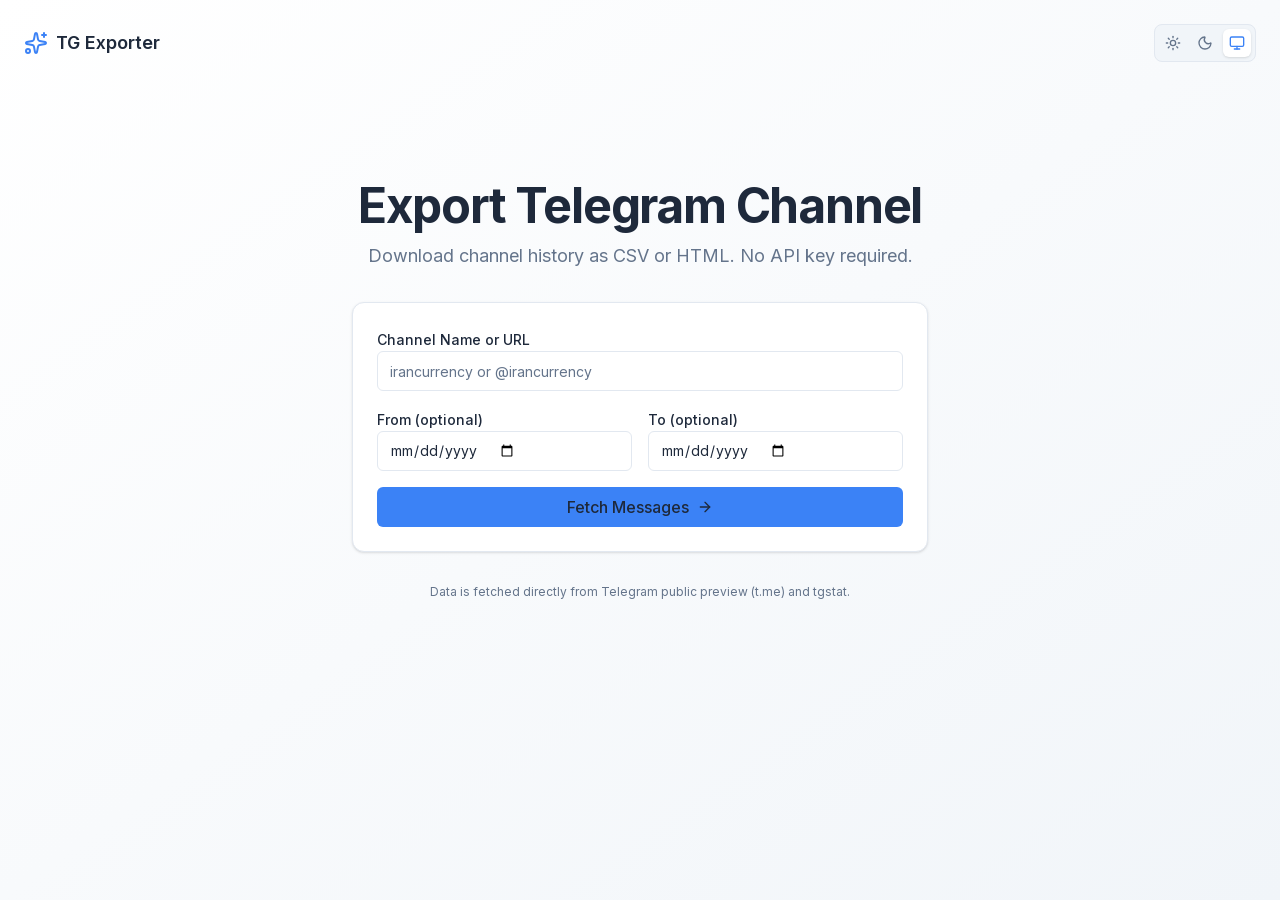
==== index.html @ 107e9832 "Deploying to gh-pages from @ husein14azimi/telegram-channel-csv-exporter@8364127235ea473fbbed603eae2" ====
<!DOCTYPE html><html lang="en"><head><meta charSet="utf-8"/><meta name="viewport" content="width=device-width, initial-scale=1"/><link rel="preload" href="/_next/static/media/83afe278b6a6bb3c-s.p.2bn3s6zvc0dyp.woff2" as="font" crossorigin="" type="font/woff2"/><link rel="stylesheet" href="/_next/static/chunks/290u7_rudj50t.css" data-precedence="next"/><link rel="preload" as="script" fetchPriority="low" href="/_next/static/chunks/43roe9yvumosd.js"/><script src="/_next/static/chunks/1loh0ebkhfqbr.js" async=""></script><script src="/_next/static/chunks/1rkccz_pz57bv.js" async=""></script><script src="/_next/static/chunks/1uf61rxds379l.js" async=""></script><script src="/_next/static/chunks/turbopack-00w880qla94jh.js" async=""></script><script src="/_next/static/chunks/3dsanyi1mtqg8.js" async="" crossorigin=""></script><script src="/_next/static/chunks/3d-dddknka4z3.js" async="" crossorigin=""></script><meta name="theme-color" content="#ffffff" media="(prefers-color-scheme: light)"/><meta name="theme-color" content="#0f172a" media="(prefers-color-scheme: dark)"/><title>Telegram Channel CSV/HTML Exporter</title><meta name="description" content="Export public Telegram channel messages to CSV or HTML without using the Telegram API."/><meta name="author" content="Husein Azimi"/><meta name="keywords" content="telegram,channel,export,csv,html,scraper"/><meta property="og:title" content="Telegram Channel CSV/HTML Exporter"/><meta property="og:description" content="Export public Telegram channel messages to CSV or HTML without using the Telegram API."/><meta property="og:type" content="website"/><meta name="twitter:card" content="summary"/><meta name="twitter:title" content="Telegram Channel CSV/HTML Exporter"/><meta name="twitter:description" content="Export public Telegram channel messages to CSV or HTML without using the Telegram API."/><meta name="next-size-adjust" content=""/><link rel="manifest" href="/manifest.json"/><meta name="theme-color" content="#3b82f6" media="(prefers-color-scheme: light)"/><meta name="theme-color" content="#0f172a" media="(prefers-color-scheme: dark)"/><script src="/_next/static/chunks/0cz1d0mv5g_q7.js" noModule=""></script></head><body class="inter_5972bc34-module__OU16Qa__className min-h-screen bg-background text-foreground"><div hidden=""><!--$--><!--/$--></div><main class="min-h-screen bg-gradient-to-br from-background to-muted"><header class="flex items-center justify-between p-4 sm:p-6"><div class="flex items-center gap-2"><svg xmlns="http://www.w3.org/2000/svg" width="24" height="24" viewBox="0 0 24 24" fill="none" stroke="currentColor" stroke-width="2" stroke-linecap="round" stroke-linejoin="round" class="lucide lucide-sparkles text-primary" aria-hidden="true"><path d="M11.017 2.814a1 1 0 0 1 1.966 0l1.051 5.558a2 2 0 0 0 1.594 1.594l5.558 1.051a1 1 0 0 1 0 1.966l-5.558 1.051a2 2 0 0 0-1.594 1.594l-1.051 5.558a1 1 0 0 1-1.966 0l-1.051-5.558a2 2 0 0 0-1.594-1.594l-5.558-1.051a1 1 0 0 1 0-1.966l5.558-1.051a2 2 0 0 0 1.594-1.594z"></path><path d="M20 2v4"></path><path d="M22 4h-4"></path><circle cx="4" cy="20" r="2"></circle></svg><h1 class="text-lg font-semibold">TG Exporter</h1></div><div class="w-9 h-9"></div></header><div class="flex items-center justify-center px-4 py-12 sm:py-24"><div class="w-full max-w-xl space-y-8"><div class="text-center space-y-3"><h1 class="text-4xl sm:text-5xl font-bold tracking-tight">Export Telegram Channel</h1><p class="text-muted-foreground text-lg">Download channel history as CSV or HTML. No API key required.</p></div><form class="space-y-4 p-6 bg-card border border-border rounded-xl shadow-sm"><div class="space-y-2"><label for="channel" class="text-sm font-medium leading-none">Channel Name or URL</label><input id="channel" type="text" placeholder="irancurrency or @irancurrency" class="flex h-10 w-full rounded-md border border-input bg-background px-3 py-2 text-sm placeholder:text-muted-foreground focus-visible:outline-none focus-visible:ring-2 focus-visible:ring-ring" required="" value=""/></div><div class="grid grid-cols-1 sm:grid-cols-2 gap-4"><div class="space-y-2"><label for="date-from" class="text-sm font-medium leading-none">From (optional)</label><input id="date-from" type="date" class="flex h-10 w-full rounded-md border border-input bg-background px-3 py-2 text-sm focus-visible:outline-none focus-visible:ring-2 focus-visible:ring-ring" value=""/></div><div class="space-y-2"><label for="date-to" class="text-sm font-medium leading-none">To (optional)</label><input id="date-to" type="date" class="flex h-10 w-full rounded-md border border-input bg-background px-3 py-2 text-sm focus-visible:outline-none focus-visible:ring-2 focus-visible:ring-ring" value=""/></div></div><button type="submit" class="inline-flex items-center justify-center w-full h-10 px-4 py-2 rounded-md bg-primary text-primary-foreground hover:bg-primary/90 transition-colors font-medium">Fetch Messages<svg xmlns="http://www.w3.org/2000/svg" width="16" height="16" viewBox="0 0 24 24" fill="none" stroke="currentColor" stroke-width="2" stroke-linecap="round" stroke-linejoin="round" class="lucide lucide-arrow-right ml-2" aria-hidden="true"><path d="M5 12h14"></path><path d="m12 5 7 7-7 7"></path></svg></button></form><p class="text-center text-xs text-muted-foreground">Data is fetched directly from Telegram public preview (t.me) and tgstat.</p></div></div></main><!--$--><!--/$--><script>
              if ('serviceWorker' in navigator) {
                window.addEventListener('load', () => {
                  navigator.serviceWorker.register('/sw.js').catch(() => {});
                });
              }
            </script><script src="/_next/static/chunks/43roe9yvumosd.js" id="_R_" async=""></script><script>(self.__next_f=self.__next_f||[]).push([0])</script><script>self.__next_f.push([1,"1:\"$Sreact.fragment\"\n2:I[59919,[\"/_next/static/chunks/3dsanyi1mtqg8.js\"],\"ThemeProvider\"]\n3:I[15414,[\"/_next/static/chunks/3dsanyi1mtqg8.js\"],\"default\"]\n4:I[15537,[\"/_next/static/chunks/3dsanyi1mtqg8.js\"],\"default\"]\n5:I[4952,[\"/_next/static/chunks/3dsanyi1mtqg8.js\"],\"ClientPageRoot\"]\n6:I[52683,[\"/_next/static/chunks/3dsanyi1mtqg8.js\",\"/_next/static/chunks/3d-dddknka4z3.js\"],\"default\"]\n9:I[99045,[\"/_next/static/chunks/3dsanyi1mtqg8.js\"],\"OutletBoundary\"]\na:\"$Sreact.suspense\"\nc:I[99045,[\"/_next/static/chunks/3dsanyi1mtqg8.js\"],\"ViewportBoundary\"]\ne:I[99045,[\"/_next/static/chunks/3dsanyi1mtqg8.js\"],\"MetadataBoundary\"]\n10:I[18125,[\"/_next/static/chunks/3dsanyi1mtqg8.js\"],\"default\",1]\n:HL[\"/_next/static/chunks/290u7_rudj50t.css\",\"style\"]\n:HL[\"/_next/static/media/83afe278b6a6bb3c-s.p.2bn3s6zvc0dyp.woff2\",\"font\",{\"crossOrigin\":\"\",\"type\":\"font/woff2\"}]\n0:{\"P\":null,\"c\":[\"\",\"\"],\"q\":\"\",\"i\":false,\"f\":[[[\"\",{\"children\":[\"__PAGE__\",{},\"$undefined\",\"$undefined\",4608]},\"$undefined\",\"$undefined\",4624],[[\"$\",\"$1\",\"c\",{\"children\":[[[\"$\",\"link\",\"0\",{\"rel\":\"stylesheet\",\"href\":\"/_next/static/chunks/290u7_rudj50t.css\",\"precedence\":\"next\",\"crossOrigin\":\"$undefined\",\"nonce\":\"$undefined\"}],[\"$\",\"script\",\"script-0\",{\"src\":\"/_next/static/chunks/3dsanyi1mtqg8.js\",\"async\":true,\"nonce\":\"$undefined\"}]],[\"$\",\"html\",null,{\"lang\":\"en\",\"suppressHydrationWarning\":true,\"children\":[[\"$\",\"head\",null,{\"children\":[[\"$\",\"link\",null,{\"rel\":\"manifest\",\"href\":\"/manifest.json\"}],[\"$\",\"meta\",null,{\"name\":\"theme-color\",\"content\":\"#3b82f6\",\"media\":\"(prefers-color-scheme: light)\"}],[\"$\",\"meta\",null,{\"name\":\"theme-color\",\"content\":\"#0f172a\",\"media\":\"(prefers-color-scheme: dark)\"}]]}],[\"$\",\"body\",null,{\"className\":\"inter_5972bc34-module__OU16Qa__className min-h-screen bg-background text-foreground\",\"children\":[[\"$\",\"$L2\",null,{\"attribute\":\"class\",\"defaultTheme\":\"system\",\"enableSystem\":true,\"disableTransitionOnChange\":true,\"children\":[\"$\",\"$L3\",null,{\"parallelRouterKey\":\"children\",\"error\":\"$undefined\",\"errorStyles\":\"$undefined\",\"errorScripts\":\"$undefined\",\"template\":[\"$\",\"$L4\",null,{}],\"templateStyles\":\"$undefined\",\"templateScripts\":\"$undefined\",\"notFound\":[[[\"$\",\"title\",null,{\"children\":\"404: This page could not be found.\"}],[\"$\",\"div\",null,{\"style\":{\"fontFamily\":\"system-ui,\\\"Segoe UI\\\",Roboto,Helvetica,Arial,sans-serif,\\\"Apple Color Emoji\\\",\\\"Segoe UI Emoji\\\"\",\"height\":\"100vh\",\"textAlign\":\"center\",\"display\":\"flex\",\"flexDirection\":\"column\",\"alignItems\":\"center\",\"justifyContent\":\"center\"},\"children\":[\"$\",\"div\",null,{\"children\":[[\"$\",\"style\",null,{\"dangerouslySetInnerHTML\":{\"__html\":\"body{color:#000;background:#fff;margin:0}.next-error-h1{border-right:1px solid rgba(0,0,0,.3)}@media (prefers-color-scheme:dark){body{color:#fff;background:#000}.next-error-h1{border-right:1px solid rgba(255,255,255,.3)}}\"}}],[\"$\",\"h1\",null,{\"className\":\"next-error-h1\",\"style\":{\"display\":\"inline-block\",\"margin\":\"0 20px 0 0\",\"padding\":\"0 23px 0 0\",\"fontSize\":24,\"fontWeight\":500,\"verticalAlign\":\"top\",\"lineHeight\":\"49px\"},\"children\":404}],[\"$\",\"div\",null,{\"style\":{\"display\":\"inline-block\"},\"children\":[\"$\",\"h2\",null,{\"style\":{\"fontSize\":14,\"fontWeight\":400,\"lineHeight\":\"49px\",\"margin\":0},\"children\":\"This page could not be found.\"}]}]]}]}]],[]],\"forbidden\":\"$undefined\",\"unauthorized\":\"$undefined\"}]}],[\"$\",\"script\",null,{\"dangerouslySetInnerHTML\":{\"__html\":\"\\n              if ('serviceWorker' in navigator) {\\n                window.addEventListener('load', () =\u003e {\\n                  navigator.serviceWorker.register('/sw.js').catch(() =\u003e {});\\n                });\\n              }\\n            \"}}]]}]]}]]}],{\"children\":[[\"$\",\"$1\",\"c\",{\"children\":[[\"$\",\"$L5\",null,{\"Component\":\"$6\",\"serverProvidedParams\":{\"searchParams\":{},\"params\":{},\"promises\":[\"$@7\",\"$@8\"]}}],[[\"$\",\"script\",\"script-0\",{\"src\":\"/_next/static/chunks/3d-dddknka4z3.js\",\"async\":true,\"nonce\":\"$undefined\"}]],[\"$\",\"$L9\",null,{\"children\":[\"$\",\"$a\",null,{\"name\":\"Next.MetadataOutlet\",\"children\":\"$@b\"}]}]]}],{},null,false,null]},null,false,null],[\"$\",\"$1\",\"h\",{\"children\":[null,[\"$\",\"$Lc\",null,{\"children\":\"$Ld\"}],[\"$\",\"div\",null,{\"hidden\":true,\"children\":[\"$\",\"$Le\",null,{\"children\":[\"$\",\"$a\",null,{\"name\":\"Next.Metadata\",\"children\":\"$Lf\"}]}]}],[\"$\",\"meta\",null,{\"name\":\"next-size-adjust\",\"content\":\"\"}]]}],false]],\"m\":\"$undefined\",\"G\":[\"$10\",[[\"$\",\"link\",\"0\",{\"rel\":\"stylesheet\",\"href\":\"/_next/static/chunks/290u7_rudj50t.css\",\"precedence\":\"next\",\"crossOrigin\":\"$undefined\",\"nonce\":\"$undefined\"}]]],\"S\":true,\"h\":null,\"r\":\"$undefined\",\"s\":\"$undefined\",\"a\":\"$undefined\",\"l\":\"$undefined\",\"p\":\"$undefined\",\"d\":\"$undefined\",\"b\":\"xvOW6E3qUIOScCdzopsIy\"}\n7:{}\n8:\"$0:f:0:1:1:children:0:props:children:0:props:serverProvidedParams:params\"\nd:[[\"$\",\"meta\",\"0\",{\"charSet\":\"utf-8\"}],[\"$\",\"meta\",\"1\",{\"name\":\"viewport\",\"content\":\"width=device-width, initial-scale=1\"}],[\"$\",\"meta\",\"2\",{\"name\":\"theme-color\",\"content\":\"#ffffff\",\"media\":\"(prefers-color-scheme: light)\"}],[\"$\",\"meta\",\"3\",{\"name\":\"theme-color\",\"content\":\"#0f172a\",\"media\":\"(prefers-color-scheme: dark)\"}]]\nb:null\nf:[[\"$\",\"title\",\"0\",{\"children\":\"Telegram Channel CSV/HTML Exporter\"}],[\"$\",\"meta\",\"1\",{\"name\":\"description\",\"content\":\"Export public Telegram channel messages to CSV or HTML without using the Telegram API.\"}],[\"$\",\"meta\",\"2\",{\"name\":\"author\",\"content\":\"Husein Azimi\"}],[\"$\",\"meta\",\"3\",{\"name\":\"keywords\",\"content\":\"telegram,channel,export,csv,html,scraper\"}],[\"$\",\"meta\",\"4\",{\"property\":\"og:title\",\"content\":\"Telegram Channel CSV/HTML Exporter\"}],[\"$\",\"meta\",\"5\",{\"property\":\"og:description\",\"content\":\"Export public Telegram channel messages to CSV or HTML without using the Telegram API.\"}],[\"$\",\"meta\",\"6\",{\"property\":\"og:type\",\"content\":\"website\"}],[\"$\",\"meta\",\"7\",{\"name\":\"twitter:card\",\"content\":\"summary\"}],[\"$\",\"meta\",\"8\",{\"name\":\"twitter:title\",\"content\":\"Telegram Channel CSV/HTML Exporter\"}],[\"$\",\"meta\",\"9\",{\"name\":\"twitter:description\",\"content\":\"Export public Telegram channel messages to CSV or HTML without using the Telegram API.\"}]]\n"])</script></body></html>
---- _next/static/chunks/290u7_rudj50t.css ----
@font-face{font-family:Inter;font-style:normal;font-weight:100 900;font-display:swap;src:url(../media/2c55a0e60120577a-s.0-dom-5bn10r2.woff2)format("woff2");unicode-range:U+460-52F,U+1C80-1C8A,U+20B4,U+2DE0-2DFF,U+A640-A69F,U+FE2E-FE2F}@font-face{font-family:Inter;font-style:normal;font-weight:100 900;font-display:swap;src:url(../media/9c72aa0f40e4eef8-s.1y4-pdgsjb-pw.woff2)format("woff2");unicode-range:U+301,U+400-45F,U+490-491,U+4B0-4B1,U+2116}@font-face{font-family:Inter;font-style:normal;font-weight:100 900;font-display:swap;src:url(../media/ad66f9afd8947f86-s.3lvt2whj97whp.woff2)format("woff2");unicode-range:U+1F??}@font-face{font-family:Inter;font-style:normal;font-weight:100 900;font-display:swap;src:url(../media/5476f68d60460930-s.2uwcyprjm3xu3.woff2)format("woff2");unicode-range:U+370-377,U+37A-37F,U+384-38A,U+38C,U+38E-3A1,U+3A3-3FF}@font-face{font-family:Inter;font-style:normal;font-weight:100 900;font-display:swap;src:url(../media/2bbe8d2671613f1f-s.0k62hbripvv8p.woff2)format("woff2");unicode-range:U+102-103,U+110-111,U+128-129,U+168-169,U+1A0-1A1,U+1AF-1B0,U+300-301,U+303-304,U+308-309,U+323,U+329,U+1EA0-1EF9,U+20AB}@font-face{font-family:Inter;font-style:normal;font-weight:100 900;font-display:swap;src:url(../media/1bffadaabf893a1e-s.3-6t-g6q0vh0a.woff2)format("woff2");unicode-range:U+100-2BA,U+2BD-2C5,U+2C7-2CC,U+2CE-2D7,U+2DD-2FF,U+304,U+308,U+329,U+1D00-1DBF,U+1E00-1E9F,U+1EF2-1EFF,U+2020,U+20A0-20AB,U+20AD-20C0,U+2113,U+2C60-2C7F,U+A720-A7FF}@font-face{font-family:Inter;font-style:normal;font-weight:100 900;font-display:swap;src:url(../media/83afe278b6a6bb3c-s.p.2bn3s6zvc0dyp.woff2)format("woff2");unicode-range:U+??,U+131,U+152-153,U+2BB-2BC,U+2C6,U+2DA,U+2DC,U+304,U+308,U+329,U+2000-206F,U+20AC,U+2122,U+2191,U+2193,U+2212,U+2215,U+FEFF,U+FFFD}@font-face{font-family:Inter Fallback;src:local(Arial);ascent-override:90.44%;descent-override:22.52%;line-gap-override:0.0%;size-adjust:107.12%}.inter_5972bc34-module__OU16Qa__className{font-family:Inter,Inter Fallback;font-style:normal}
@layer properties{@supports (((-webkit-hyphens:none)) and (not (margin-trim:inline))) or ((-moz-orient:inline) and (not (color:rgb(from red r g b)))){*,:before,:after,::backdrop{--tw-space-y-reverse:0;--tw-border-style:solid;--tw-gradient-position:initial;--tw-gradient-from:#0000;--tw-gradient-via:#0000;--tw-gradient-to:#0000;--tw-gradient-stops:initial;--tw-gradient-via-stops:initial;--tw-gradient-from-position:0%;--tw-gradient-via-position:50%;--tw-gradient-to-position:100%;--tw-leading:initial;--tw-font-weight:initial;--tw-tracking:initial;--tw-shadow:0 0 #0000;--tw-shadow-color:initial;--tw-shadow-alpha:100%;--tw-inset-shadow:0 0 #0000;--tw-inset-shadow-color:initial;--tw-inset-shadow-alpha:100%;--tw-ring-color:initial;--tw-ring-shadow:0 0 #0000;--tw-inset-ring-color:initial;--tw-inset-ring-shadow:0 0 #0000;--tw-ring-inset:initial;--tw-ring-offset-width:0px;--tw-ring-offset-color:#fff;--tw-ring-offset-shadow:0 0 #0000}}}@layer theme{:root,:host{--font-sans:-apple-system, BlinkMacSystemFont, "Segoe UI", Roboto, "Helvetica Neue", "Noto Sans", Arial, sans-serif, "Apple Color Emoji", "Segoe UI Emoji", "Segoe UI Symbol", "Noto Color Emoji";--font-mono:ui-monospace, SFMono-Regular, Menlo, Monaco, Consolas, "Liberation Mono", "Courier New", monospace;--color-red-500:#fb2c36;--color-black:#000;--spacing:.25rem;--container-xl:36rem;--container-4xl:56rem;--text-xs:.75rem;--text-xs--line-height:calc(1 / .75);--text-sm:.875rem;--text-sm--line-height:calc(1.25 / .875);--text-lg:1.125rem;--text-lg--line-height:calc(1.75 / 1.125);--text-3xl:1.875rem;--text-3xl--line-height:calc(2.25 / 1.875);--text-4xl:2.25rem;--text-4xl--line-height:calc(2.5 / 2.25);--text-5xl:3rem;--text-5xl--line-height:1;--font-weight-medium:500;--font-weight-semibold:600;--font-weight-bold:700;--tracking-tight:-.025em;--leading-relaxed:1.625;--radius-md:.375rem;--radius-lg:.5rem;--radius-xl:.75rem;--animate-spin:spin 1s linear infinite;--animate-pulse:pulse 2s cubic-bezier(.4, 0, .6, 1) infinite;--default-transition-duration:.15s;--default-transition-timing-function:cubic-bezier(.4, 0, .2, 1);--default-font-family:var(--font-sans);--default-mono-font-family:var(--font-mono);--color-primary:var(--color-primary);--color-secondary:var(--color-secondary);--color-accent:var(--color-accent);--color-background:var(--color-background);--color-foreground:var(--color-foreground);--color-muted:var(--color-muted);--color-muted-foreground:var(--color-muted-foreground);--color-border:var(--color-border);--color-ring:var(--color-ring);--color-card:var(--color-card);--color-card-foreground:var(--color-card-foreground);--color-input:var(--color-input);--color-destructive:var(--color-destructive);--color-destructive-foreground:var(--color-destructive-foreground);--color-info:#0ea5e9}@supports (color:lab(0% 0 0)){:root,:host{--color-red-500:lab(55.4814% 75.0732 48.8528)}}}@layer base{*,:after,:before,::backdrop{box-sizing:border-box;border:0 solid;margin:0;padding:0}::file-selector-button{box-sizing:border-box;border:0 solid;margin:0;padding:0}html,:host{-webkit-text-size-adjust:100%;tab-size:4;line-height:1.5;font-family:var(--default-font-family,-apple-system, BlinkMacSystemFont, "Segoe UI", Roboto, "Helvetica Neue", "Noto Sans", Arial, sans-serif, "Apple Color Emoji", "Segoe UI Emoji", "Segoe UI Symbol", "Noto Color Emoji");font-feature-settings:var(--default-font-feature-settings,normal);font-variation-settings:var(--default-font-variation-settings,normal);-webkit-tap-highlight-color:transparent}hr{height:0;color:inherit;border-top-width:1px}abbr:where([title]){-webkit-text-decoration:underline dotted;text-decoration:underline dotted}h1,h2,h3,h4,h5,h6{font-size:inherit;font-weight:inherit}a{color:inherit;-webkit-text-decoration:inherit;-webkit-text-decoration:inherit;-webkit-text-decoration:inherit;-webkit-text-decoration:inherit;text-decoration:inherit}b,strong{font-weight:bolder}code,kbd,samp,pre{font-family:var(--default-mono-font-family,ui-monospace, SFMono-Regular, Menlo, Monaco, Consolas, "Liberation Mono", "Courier New", monospace);font-feature-settings:var(--default-mono-font-feature-settings,normal);font-variation-settings:var(--default-mono-font-variation-settings,normal);font-size:1em}small{font-size:80%}sub,sup{vertical-align:baseline;font-size:75%;line-height:0;position:relative}sub{bottom:-.25em}sup{top:-.5em}table{text-indent:0;border-color:inherit;border-collapse:collapse}:-moz-focusring:where(:not(iframe)){outline:auto}progress{vertical-align:baseline}summary{display:list-item}ol,ul,menu{list-style:none}img,svg,video,canvas,audio,iframe,embed,object{vertical-align:middle;display:block}img,video{max-width:100%;height:auto}button,input,select,optgroup,textarea{font:inherit;font-feature-settings:inherit;font-variation-settings:inherit;letter-spacing:inherit;color:inherit;opacity:1;background-color:#0000;border-radius:0}::file-selector-button{font:inherit;font-feature-settings:inherit;font-variation-settings:inherit;letter-spacing:inherit;color:inherit;opacity:1;background-color:#0000;border-radius:0}:where(select:is([multiple],[size])) optgroup{font-weight:bolder}:where(select:is([multiple],[size])) optgroup option{padding-inline-start:20px}::file-selector-button{margin-inline-end:4px}::placeholder{opacity:1}@supports (not ((-webkit-appearance:-apple-pay-button))) or (contain-intrinsic-size:1px){::placeholder{color:currentColor}@supports (color:color-mix(in lab, red, red)){::placeholder{color:color-mix(in oklab, currentcolor 50%, transparent)}}}textarea{resize:vertical}::-webkit-search-decoration{-webkit-appearance:none}::-webkit-date-and-time-value{min-height:1lh;text-align:inherit}::-webkit-datetime-edit{display:inline-flex}::-webkit-datetime-edit-fields-wrapper{padding:0}::-webkit-datetime-edit{padding-block:0}::-webkit-datetime-edit-year-field{padding-block:0}::-webkit-datetime-edit-month-field{padding-block:0}::-webkit-datetime-edit-day-field{padding-block:0}::-webkit-datetime-edit-hour-field{padding-block:0}::-webkit-datetime-edit-minute-field{padding-block:0}::-webkit-datetime-edit-second-field{padding-block:0}::-webkit-datetime-edit-millisecond-field{padding-block:0}::-webkit-datetime-edit-meridiem-field{padding-block:0}::-webkit-calendar-picker-indicator{line-height:1}:-moz-ui-invalid{box-shadow:none}button,input:where([type=button],[type=reset],[type=submit]){appearance:button}::file-selector-button{appearance:button}::-webkit-inner-spin-button{height:auto}::-webkit-outer-spin-button{height:auto}[hidden]:where(:not([hidden=until-found])){display:none!important}:root{--color-primary:#3b82f6;--color-secondary:#64748b;--color-accent:#f59e0b;--color-background:#fff;--color-foreground:#1e293b;--color-muted:#f1f5f9;--color-muted-foreground:#64748b;--color-border:#e2e8f0;--color-ring:#3b82f6;--color-card:#fff;--color-card-foreground:#1e293b;--color-input:#e2e8f0;--color-destructive:#ef4444;--color-destructive-foreground:#fff}.dark{--color-primary:#60a5fa;--color-secondary:#94a3b8;--color-accent:#fbbf24;--color-background:#0f172a;--color-foreground:#f8fafc;--color-muted:#1e293b;--color-muted-foreground:#94a3b8;--color-border:#334155;--color-ring:#60a5fa;--color-card:#1e293b;--color-card-foreground:#f8fafc;--color-input:#334155;--color-destructive:#f87171;--color-destructive-foreground:#fff}}@layer components;@layer utilities{.visible{visibility:visible}.static{position:static}.mx-auto{margin-inline:auto}.mt-0\.5{margin-top:calc(var(--spacing) * .5)}.mt-4{margin-top:calc(var(--spacing) * 4)}.mt-12{margin-top:calc(var(--spacing) * 12)}.mt-auto{margin-top:auto}.mb-3{margin-bottom:calc(var(--spacing) * 3)}.mb-6{margin-bottom:calc(var(--spacing) * 6)}.ml-2{margin-left:calc(var(--spacing) * 2)}.line-clamp-2{-webkit-line-clamp:2;-webkit-box-orient:vertical;display:-webkit-box;overflow:hidden}.block{display:block}.flex{display:flex}.grid{display:grid}.inline{display:inline}.inline-flex{display:inline-flex}.h-9{height:calc(var(--spacing) * 9)}.h-10{height:calc(var(--spacing) * 10)}.min-h-screen{min-height:100vh}.w-9{width:calc(var(--spacing) * 9)}.w-full{width:100%}.max-w-4xl{max-width:var(--container-4xl)}.max-w-xl{max-width:var(--container-xl)}.flex-1{flex:1}.flex-shrink-0{flex-shrink:0}.animate-pulse{animation:var(--animate-pulse)}.animate-spin{animation:var(--animate-spin)}.grid-cols-1{grid-template-columns:repeat(1,minmax(0,1fr))}.flex-col{flex-direction:column}.flex-wrap{flex-wrap:wrap}.items-center{align-items:center}.items-start{align-items:flex-start}.justify-between{justify-content:space-between}.justify-center{justify-content:center}.gap-1{gap:var(--spacing)}.gap-2{gap:calc(var(--spacing) * 2)}.gap-4{gap:calc(var(--spacing) * 4)}:where(.space-y-2>:not(:last-child)){--tw-space-y-reverse:0;margin-block-start:calc(calc(var(--spacing) * 2) * var(--tw-space-y-reverse));margin-block-end:calc(calc(var(--spacing) * 2) * calc(1 - var(--tw-space-y-reverse)))}:where(.space-y-3>:not(:last-child)){--tw-space-y-reverse:0;margin-block-start:calc(calc(var(--spacing) * 3) * var(--tw-space-y-reverse));margin-block-end:calc(calc(var(--spacing) * 3) * calc(1 - var(--tw-space-y-reverse)))}:where(.space-y-4>:not(:last-child)){--tw-space-y-reverse:0;margin-block-start:calc(calc(var(--spacing) * 4) * var(--tw-space-y-reverse));margin-block-end:calc(calc(var(--spacing) * 4) * calc(1 - var(--tw-space-y-reverse)))}:where(.space-y-8>:not(:last-child)){--tw-space-y-reverse:0;margin-block-start:calc(calc(var(--spacing) * 8) * var(--tw-space-y-reverse));margin-block-end:calc(calc(var(--spacing) * 8) * calc(1 - var(--tw-space-y-reverse)))}.gap-y-2{row-gap:calc(var(--spacing) * 2)}.gap-y-3{row-gap:calc(var(--spacing) * 3)}.self-start{align-self:flex-start}.truncate{text-overflow:ellipsis;white-space:nowrap;overflow:hidden}.overflow-hidden{overflow:hidden}.rounded-full{border-radius:3.40282e38px}.rounded-lg{border-radius:var(--radius-lg)}.rounded-md{border-radius:var(--radius-md)}.rounded-xl{border-radius:var(--radius-xl)}.border{border-style:var(--tw-border-style);border-width:1px}.border-t{border-top-style:var(--tw-border-style);border-top-width:1px}.border-border,.border-border\/50{border-color:var(--color-border)}@supports (color:color-mix(in lab, red, red)){.border-border\/50{border-color:color-mix(in oklab, var(--color-border) 50%, transparent)}}.border-destructive\/20{border-color:var(--color-destructive)}@supports (color:color-mix(in lab, red, red)){.border-destructive\/20{border-color:color-mix(in oklab, var(--color-destructive) 20%, transparent)}}.border-info\/20{border-color:#0ea5e933}@supports (color:color-mix(in lab, red, red)){.border-info\/20{border-color:color-mix(in oklab, var(--color-info) 20%, transparent)}}.border-input{border-color:var(--color-input)}.border-primary\/20{border-color:var(--color-primary)}@supports (color:color-mix(in lab, red, red)){.border-primary\/20{border-color:color-mix(in oklab, var(--color-primary) 20%, transparent)}}.bg-background{background-color:var(--color-background)}.bg-black\/5{background-color:#0000000d}@supports (color:color-mix(in lab, red, red)){.bg-black\/5{background-color:color-mix(in oklab, var(--color-black) 5%, transparent)}}.bg-card{background-color:var(--color-card)}.bg-destructive,.bg-destructive\/10{background-color:var(--color-destructive)}@supports (color:color-mix(in lab, red, red)){.bg-destructive\/10{background-color:color-mix(in oklab, var(--color-destructive) 10%, transparent)}}.bg-info\/10{background-color:#0ea5e91a}@supports (color:color-mix(in lab, red, red)){.bg-info\/10{background-color:color-mix(in oklab, var(--color-info) 10%, transparent)}}.bg-muted{background-color:var(--color-muted)}.bg-primary,.bg-primary\/5{background-color:var(--color-primary)}@supports (color:color-mix(in lab, red, red)){.bg-primary\/5{background-color:color-mix(in oklab, var(--color-primary) 5%, transparent)}}.bg-secondary{background-color:var(--color-secondary)}.bg-gradient-to-br{--tw-gradient-position:to bottom right in oklab;background-image:linear-gradient(var(--tw-gradient-stops))}.from-background{--tw-gradient-from:var(--color-background);--tw-gradient-stops:var(--tw-gradient-via-stops,var(--tw-gradient-position), var(--tw-gradient-from) var(--tw-gradient-from-position), var(--tw-gradient-to) var(--tw-gradient-to-position))}.to-muted{--tw-gradient-to:var(--color-muted);--tw-gradient-stops:var(--tw-gradient-via-stops,var(--tw-gradient-position), var(--tw-gradient-from) var(--tw-gradient-from-position), var(--tw-gradient-to) var(--tw-gradient-to-position))}.p-1{padding:var(--spacing)}.p-1\.5{padding:calc(var(--spacing) * 1.5)}.p-2{padding:calc(var(--spacing) * 2)}.p-4{padding:calc(var(--spacing) * 4)}.p-5{padding:calc(var(--spacing) * 5)}.p-6{padding:calc(var(--spacing) * 6)}.px-2{padding-inline:calc(var(--spacing) * 2)}.px-3{padding-inline:calc(var(--spacing) * 3)}.px-4{padding-inline:calc(var(--spacing) * 4)}.py-0\.5{padding-block:calc(var(--spacing) * .5)}.py-2{padding-block:calc(var(--spacing) * 2)}.py-12{padding-block:calc(var(--spacing) * 12)}.py-20{padding-block:calc(var(--spacing) * 20)}.pt-2{padding-top:calc(var(--spacing) * 2)}.pt-6{padding-top:calc(var(--spacing) * 6)}.text-center{text-align:center}.font-mono{font-family:var(--font-mono)}.text-3xl{font-size:var(--text-3xl);line-height:var(--tw-leading,var(--text-3xl--line-height))}.text-4xl{font-size:var(--text-4xl);line-height:var(--tw-leading,var(--text-4xl--line-height))}.text-lg{font-size:var(--text-lg);line-height:var(--tw-leading,var(--text-lg--line-height))}.text-sm{font-size:var(--text-sm);line-height:var(--tw-leading,var(--text-sm--line-height))}.text-xs{font-size:var(--text-xs);line-height:var(--tw-leading,var(--text-xs--line-height))}.text-\[10px\]{font-size:10px}.leading-none{--tw-leading:1;line-height:1}.leading-relaxed{--tw-leading:var(--leading-relaxed);line-height:var(--leading-relaxed)}.font-bold{--tw-font-weight:var(--font-weight-bold);font-weight:var(--font-weight-bold)}.font-medium{--tw-font-weight:var(--font-weight-medium);font-weight:var(--font-weight-medium)}.font-semibold{--tw-font-weight:var(--font-weight-semibold);font-weight:var(--font-weight-semibold)}.tracking-tight{--tw-tracking:var(--tracking-tight);letter-spacing:var(--tracking-tight)}.break-words{overflow-wrap:break-word}.text-destructive{color:var(--color-destructive)}.text-destructive-foreground{color:var(--color-destructive-foreground)}.text-foreground{color:var(--color-foreground)}.text-info{color:var(--color-info)}.text-muted{color:var(--color-muted)}.text-muted-foreground{color:var(--color-muted-foreground)}.text-primary{color:var(--color-primary)}.text-red-500{color:var(--color-red-500)}.opacity-70{opacity:.7}.shadow-sm{--tw-shadow:0 1px 3px 0 var(--tw-shadow-color,#0000001a), 0 1px 2px -1px var(--tw-shadow-color,#0000001a);box-shadow:var(--tw-inset-shadow), var(--tw-inset-ring-shadow), var(--tw-ring-offset-shadow), var(--tw-ring-shadow), var(--tw-shadow)}.transition{transition-property:color,background-color,border-color,outline-color,text-decoration-color,fill,stroke,--tw-gradient-from,--tw-gradient-via,--tw-gradient-to,opacity,box-shadow,transform,translate,scale,rotate,filter,-webkit-backdrop-filter,backdrop-filter,display,content-visibility,overlay,pointer-events;transition-timing-function:var(--tw-ease,var(--default-transition-timing-function));transition-duration:var(--tw-duration,var(--default-transition-duration))}.transition-all{transition-property:all;transition-timing-function:var(--tw-ease,var(--default-transition-timing-function));transition-duration:var(--tw-duration,var(--default-transition-duration))}.transition-colors{transition-property:color,background-color,border-color,outline-color,text-decoration-color,fill,stroke,--tw-gradient-from,--tw-gradient-via,--tw-gradient-to;transition-timing-function:var(--tw-ease,var(--default-transition-timing-function));transition-duration:var(--tw-duration,var(--default-transition-duration))}.transition-shadow{transition-property:box-shadow;transition-timing-function:var(--tw-ease,var(--default-transition-timing-function));transition-duration:var(--tw-duration,var(--default-transition-duration))}.placeholder\:text-muted-foreground::placeholder{color:var(--color-muted-foreground)}@media (hover:hover){.hover\:bg-background\/50:hover{background-color:var(--color-background)}@supports (color:color-mix(in lab, red, red)){.hover\:bg-background\/50:hover{background-color:color-mix(in oklab, var(--color-background) 50%, transparent)}}.hover\:bg-destructive\/90:hover{background-color:var(--color-destructive)}@supports (color:color-mix(in lab, red, red)){.hover\:bg-destructive\/90:hover{background-color:color-mix(in oklab, var(--color-destructive) 90%, transparent)}}.hover\:bg-primary\/90:hover{background-color:var(--color-primary)}@supports (color:color-mix(in lab, red, red)){.hover\:bg-primary\/90:hover{background-color:color-mix(in oklab, var(--color-primary) 90%, transparent)}}.hover\:bg-secondary\/80:hover{background-color:var(--color-secondary)}@supports (color:color-mix(in lab, red, red)){.hover\:bg-secondary\/80:hover{background-color:color-mix(in oklab, var(--color-secondary) 80%, transparent)}}.hover\:text-foreground:hover{color:var(--color-foreground)}.hover\:underline:hover{text-decoration-line:underline}.hover\:shadow-md:hover{--tw-shadow:0 4px 6px -1px var(--tw-shadow-color,#0000001a), 0 2px 4px -2px var(--tw-shadow-color,#0000001a);box-shadow:var(--tw-inset-shadow), var(--tw-inset-ring-shadow), var(--tw-ring-offset-shadow), var(--tw-ring-shadow), var(--tw-shadow)}}.focus-visible\:ring-2:focus-visible{--tw-ring-shadow:var(--tw-ring-inset,) 0 0 0 calc(2px + var(--tw-ring-offset-width)) var(--tw-ring-color,currentcolor);box-shadow:var(--tw-inset-shadow), var(--tw-inset-ring-shadow), var(--tw-ring-offset-shadow), var(--tw-ring-shadow), var(--tw-shadow)}.focus-visible\:ring-ring:focus-visible{--tw-ring-color:var(--color-ring)}.focus-visible\:outline-none:focus-visible{--tw-outline-style:none;outline-style:none}.disabled\:opacity-50:disabled{opacity:.5}@media (min-width:40rem){.sm\:grid-cols-2{grid-template-columns:repeat(2,minmax(0,1fr))}.sm\:flex-row{flex-direction:row}.sm\:items-center{align-items:center}.sm\:p-6{padding:calc(var(--spacing) * 6)}.sm\:py-24{padding-block:calc(var(--spacing) * 24)}.sm\:text-5xl{font-size:var(--text-5xl);line-height:var(--tw-leading,var(--text-5xl--line-height))}.sm\:text-xs{font-size:var(--text-xs);line-height:var(--tw-leading,var(--text-xs--line-height))}}@media (prefers-color-scheme:dark){.dark\:bg-black\/20{background-color:#0003}@supports (color:color-mix(in lab, red, red)){.dark\:bg-black\/20{background-color:color-mix(in oklab, var(--color-black) 20%, transparent)}}}}tg-emoji,.emoji{vertical-align:middle;background-position:50%;background-repeat:no-repeat;background-size:contain;width:1.2em;height:1.2em;display:inline-block;position:relative}.emoji b,.emoji span,tg-emoji b,tg-emoji span{display:none!important}.media-placeholder{aspect-ratio:16/9;border:2px dashed var(--color-border);background:var(--color-muted);width:100%;color:var(--color-muted-foreground);text-align:center;border-radius:.5rem;justify-content:center;align-items:center;font-size:.9rem;display:flex}*{box-sizing:border-box}html{scroll-behavior:smooth}body{background-color:var(--color-background);color:var(--color-foreground);-webkit-font-smoothing:antialiased;font-family:system-ui,-apple-system,BlinkMacSystemFont,Segoe UI,Roboto,sans-serif}:focus-visible{box-shadow:0 0 0 2px var(--color-background), 0 0 0 4px var(--color-ring);outline:none}@media (prefers-reduced-motion:reduce){*,:before,:after{scroll-behavior:auto!important;transition-duration:.01ms!important;animation-duration:.01ms!important;animation-iteration-count:1!important}}@property --tw-space-y-reverse{syntax:"*";inherits:false;initial-value:0}@property --tw-border-style{syntax:"*";inherits:false;initial-value:solid}@property --tw-gradient-position{syntax:"*";inherits:false}@property --tw-gradient-from{syntax:"<color>";inherits:false;initial-value:#0000}@property --tw-gradient-via{syntax:"<color>";inherits:false;initial-value:#0000}@property --tw-gradient-to{syntax:"<color>";inherits:false;initial-value:#0000}@property --tw-gradient-stops{syntax:"*";inherits:false}@property --tw-gradient-via-stops{syntax:"*";inherits:false}@property --tw-gradient-from-position{syntax:"<length-percentage>";inherits:false;initial-value:0%}@property --tw-gradient-via-position{syntax:"<length-percentage>";inherits:false;initial-value:50%}@property --tw-gradient-to-position{syntax:"<length-percentage>";inherits:false;initial-value:100%}@property --tw-leading{syntax:"*";inherits:false}@property --tw-font-weight{syntax:"*";inherits:false}@property --tw-tracking{syntax:"*";inherits:false}@property --tw-shadow{syntax:"*";inherits:false;initial-value:0 0 #0000}@property --tw-shadow-color{syntax:"*";inherits:false}@property --tw-shadow-alpha{syntax:"<percentage>";inherits:false;initial-value:100%}@property --tw-inset-shadow{syntax:"*";inherits:false;initial-value:0 0 #0000}@property --tw-inset-shadow-color{syntax:"*";inherits:false}@property --tw-inset-shadow-alpha{syntax:"<percentage>";inherits:false;initial-value:100%}@property --tw-ring-color{syntax:"*";inherits:false}@property --tw-ring-shadow{syntax:"*";inherits:false;initial-value:0 0 #0000}@property --tw-inset-ring-color{syntax:"*";inherits:false}@property --tw-inset-ring-shadow{syntax:"*";inherits:false;initial-value:0 0 #0000}@property --tw-ring-inset{syntax:"*";inherits:false}@property --tw-ring-offset-width{syntax:"<length>";inherits:false;initial-value:0}@property --tw-ring-offset-color{syntax:"*";inherits:false;initial-value:#fff}@property --tw-ring-offset-shadow{syntax:"*";inherits:false;initial-value:0 0 #0000}@keyframes spin{to{transform:rotate(360deg)}}@keyframes pulse{50%{opacity:.5}}
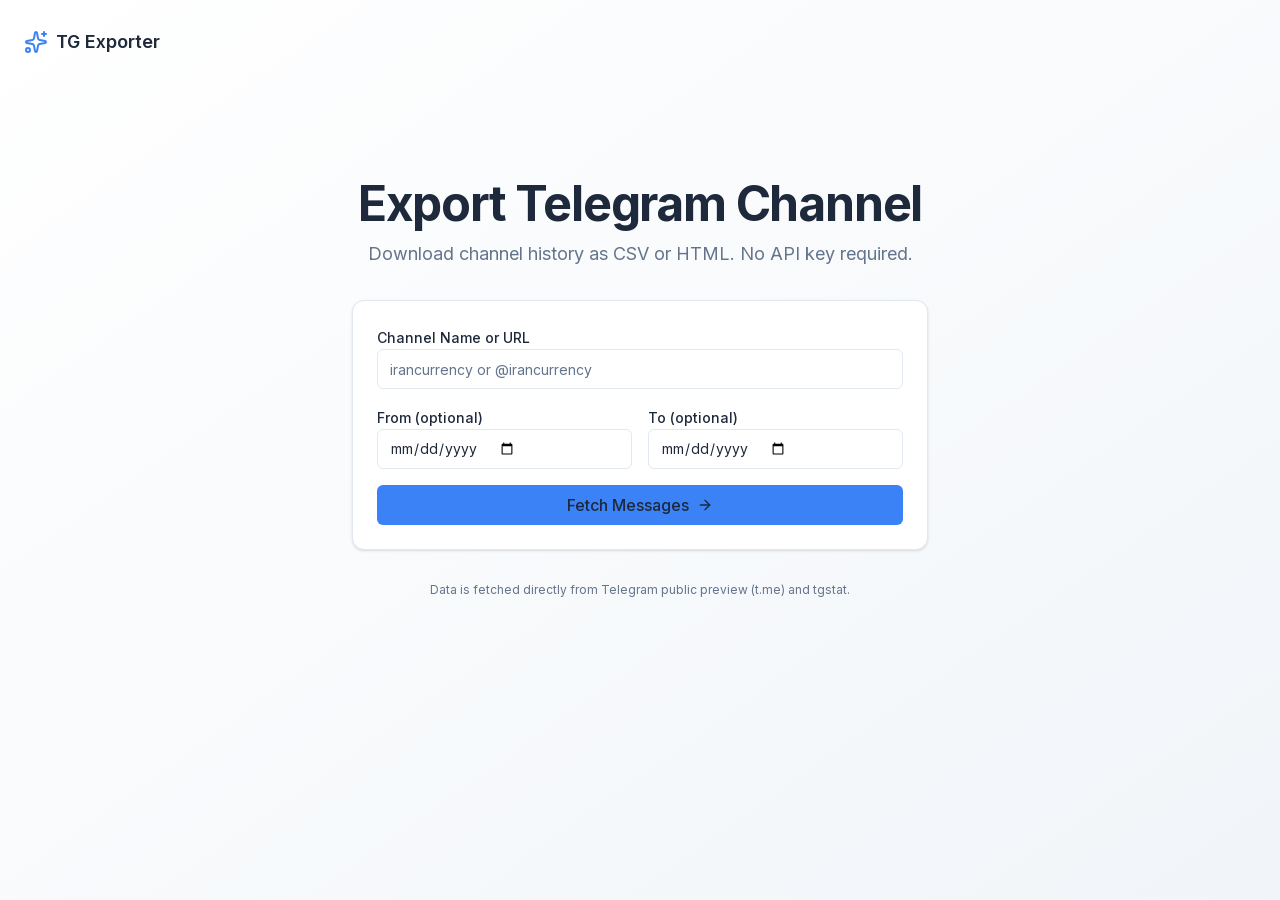
==== commit a7136982: "Deploying to gh-pages from @ husein14azimi/telegram-channel-csv-exporter@bb84d66fabfa2bdaeeca69d41aa" ====
--- a/index.html
+++ b/index.html
@@ -1,7 +1,7 @@
-<!DOCTYPE html><html lang="en"><head><meta charSet="utf-8"/><meta name="viewport" content="width=device-width, initial-scale=1"/><link rel="preload" href="/_next/static/media/83afe278b6a6bb3c-s.p.2bn3s6zvc0dyp.woff2" as="font" crossorigin="" type="font/woff2"/><link rel="stylesheet" href="/_next/static/chunks/290u7_rudj50t.css" data-precedence="next"/><link rel="preload" as="script" fetchPriority="low" href="/_next/static/chunks/43roe9yvumosd.js"/><script src="/_next/static/chunks/1loh0ebkhfqbr.js" async=""></script><script src="/_next/static/chunks/1rkccz_pz57bv.js" async=""></script><script src="/_next/static/chunks/1uf61rxds379l.js" async=""></script><script src="/_next/static/chunks/turbopack-00w880qla94jh.js" async=""></script><script src="/_next/static/chunks/3dsanyi1mtqg8.js" async="" crossorigin=""></script><script src="/_next/static/chunks/3d-dddknka4z3.js" async="" crossorigin=""></script><meta name="theme-color" content="#ffffff" media="(prefers-color-scheme: light)"/><meta name="theme-color" content="#0f172a" media="(prefers-color-scheme: dark)"/><title>Telegram Channel CSV/HTML Exporter</title><meta name="description" content="Export public Telegram channel messages to CSV or HTML without using the Telegram API."/><meta name="author" content="Husein Azimi"/><meta name="keywords" content="telegram,channel,export,csv,html,scraper"/><meta property="og:title" content="Telegram Channel CSV/HTML Exporter"/><meta property="og:description" content="Export public Telegram channel messages to CSV or HTML without using the Telegram API."/><meta property="og:type" content="website"/><meta name="twitter:card" content="summary"/><meta name="twitter:title" content="Telegram Channel CSV/HTML Exporter"/><meta name="twitter:description" content="Export public Telegram channel messages to CSV or HTML without using the Telegram API."/><meta name="next-size-adjust" content=""/><link rel="manifest" href="/manifest.json"/><meta name="theme-color" content="#3b82f6" media="(prefers-color-scheme: light)"/><meta name="theme-color" content="#0f172a" media="(prefers-color-scheme: dark)"/><script src="/_next/static/chunks/0cz1d0mv5g_q7.js" noModule=""></script></head><body class="inter_5972bc34-module__OU16Qa__className min-h-screen bg-background text-foreground"><div hidden=""><!--$--><!--/$--></div><main class="min-h-screen bg-gradient-to-br from-background to-muted"><header class="flex items-center justify-between p-4 sm:p-6"><div class="flex items-center gap-2"><svg xmlns="http://www.w3.org/2000/svg" width="24" height="24" viewBox="0 0 24 24" fill="none" stroke="currentColor" stroke-width="2" stroke-linecap="round" stroke-linejoin="round" class="lucide lucide-sparkles text-primary" aria-hidden="true"><path d="M11.017 2.814a1 1 0 0 1 1.966 0l1.051 5.558a2 2 0 0 0 1.594 1.594l5.558 1.051a1 1 0 0 1 0 1.966l-5.558 1.051a2 2 0 0 0-1.594 1.594l-1.051 5.558a1 1 0 0 1-1.966 0l-1.051-5.558a2 2 0 0 0-1.594-1.594l-5.558-1.051a1 1 0 0 1 0-1.966l5.558-1.051a2 2 0 0 0 1.594-1.594z"></path><path d="M20 2v4"></path><path d="M22 4h-4"></path><circle cx="4" cy="20" r="2"></circle></svg><h1 class="text-lg font-semibold">TG Exporter</h1></div><div class="w-9 h-9"></div></header><div class="flex items-center justify-center px-4 py-12 sm:py-24"><div class="w-full max-w-xl space-y-8"><div class="text-center space-y-3"><h1 class="text-4xl sm:text-5xl font-bold tracking-tight">Export Telegram Channel</h1><p class="text-muted-foreground text-lg">Download channel history as CSV or HTML. No API key required.</p></div><form class="space-y-4 p-6 bg-card border border-border rounded-xl shadow-sm"><div class="space-y-2"><label for="channel" class="text-sm font-medium leading-none">Channel Name or URL</label><input id="channel" type="text" placeholder="irancurrency or @irancurrency" class="flex h-10 w-full rounded-md border border-input bg-background px-3 py-2 text-sm placeholder:text-muted-foreground focus-visible:outline-none focus-visible:ring-2 focus-visible:ring-ring" required="" value=""/></div><div class="grid grid-cols-1 sm:grid-cols-2 gap-4"><div class="space-y-2"><label for="date-from" class="text-sm font-medium leading-none">From (optional)</label><input id="date-from" type="date" class="flex h-10 w-full rounded-md border border-input bg-background px-3 py-2 text-sm focus-visible:outline-none focus-visible:ring-2 focus-visible:ring-ring" value=""/></div><div class="space-y-2"><label for="date-to" class="text-sm font-medium leading-none">To (optional)</label><input id="date-to" type="date" class="flex h-10 w-full rounded-md border border-input bg-background px-3 py-2 text-sm focus-visible:outline-none focus-visible:ring-2 focus-visible:ring-ring" value=""/></div></div><button type="submit" class="inline-flex items-center justify-center w-full h-10 px-4 py-2 rounded-md bg-primary text-primary-foreground hover:bg-primary/90 transition-colors font-medium">Fetch Messages<svg xmlns="http://www.w3.org/2000/svg" width="16" height="16" viewBox="0 0 24 24" fill="none" stroke="currentColor" stroke-width="2" stroke-linecap="round" stroke-linejoin="round" class="lucide lucide-arrow-right ml-2" aria-hidden="true"><path d="M5 12h14"></path><path d="m12 5 7 7-7 7"></path></svg></button></form><p class="text-center text-xs text-muted-foreground">Data is fetched directly from Telegram public preview (t.me) and tgstat.</p></div></div></main><!--$--><!--/$--><script>
+<!DOCTYPE html><html lang="en"><head><meta charSet="utf-8"/><meta name="viewport" content="width=device-width, initial-scale=1"/><link rel="preload" href="/_next/static/media/83afe278b6a6bb3c-s.p.2bn3s6zvc0dyp.woff2" as="font" crossorigin="" type="font/woff2"/><link rel="stylesheet" href="/_next/static/chunks/290u7_rudj50t.css" data-precedence="next"/><link rel="preload" as="script" fetchPriority="low" href="/_next/static/chunks/310vm2bl3xxpt.js"/><script src="/_next/static/chunks/1f0m_nyksetzr.js" async=""></script><script src="/_next/static/chunks/08ttfj81-47mu.js" async=""></script><script src="/_next/static/chunks/14_tqa-nif-37.js" async=""></script><script src="/_next/static/chunks/turbopack-09b_y-mvk7u8h.js" async=""></script><script src="/_next/static/chunks/0v5bj_sl3-g-_.js" async="" crossorigin=""></script><script src="/_next/static/chunks/3h2z64tkr5dmj.js" async="" crossorigin=""></script><meta name="theme-color" content="#ffffff" media="(prefers-color-scheme: light)"/><meta name="theme-color" content="#0f172a" media="(prefers-color-scheme: dark)"/><title>Telegram Channel CSV/HTML Exporter</title><meta name="description" content="Export public Telegram channel messages to CSV or HTML without using the Telegram API."/><meta name="author" content="Husein Azimi"/><meta name="keywords" content="telegram,channel,export,csv,html,scraper"/><meta property="og:title" content="Telegram Channel CSV/HTML Exporter"/><meta property="og:description" content="Export public Telegram channel messages to CSV or HTML without using the Telegram API."/><meta property="og:type" content="website"/><meta name="twitter:card" content="summary"/><meta name="twitter:title" content="Telegram Channel CSV/HTML Exporter"/><meta name="twitter:description" content="Export public Telegram channel messages to CSV or HTML without using the Telegram API."/><meta name="next-size-adjust" content=""/><link rel="manifest" href="/manifest.json"/><meta name="theme-color" content="#3b82f6" media="(prefers-color-scheme: light)"/><meta name="theme-color" content="#0f172a" media="(prefers-color-scheme: dark)"/><script src="/_next/static/chunks/0cz1d0mv5g_q7.js" noModule=""></script></head><body class="inter_5972bc34-module__OU16Qa__className min-h-screen bg-background text-foreground"><div hidden=""><!--$--><!--/$--></div><main class="min-h-screen bg-gradient-to-br from-background to-muted"><header class="flex items-center justify-between p-4 sm:p-6"><div class="flex items-center gap-2"><svg xmlns="http://www.w3.org/2000/svg" width="24" height="24" viewBox="0 0 24 24" fill="none" stroke="currentColor" stroke-width="2" stroke-linecap="round" stroke-linejoin="round" class="lucide lucide-sparkles text-primary" aria-hidden="true"><path d="M11.017 2.814a1 1 0 0 1 1.966 0l1.051 5.558a2 2 0 0 0 1.594 1.594l5.558 1.051a1 1 0 0 1 0 1.966l-5.558 1.051a2 2 0 0 0-1.594 1.594l-1.051 5.558a1 1 0 0 1-1.966 0l-1.051-5.558a2 2 0 0 0-1.594-1.594l-5.558-1.051a1 1 0 0 1 0-1.966l5.558-1.051a2 2 0 0 0 1.594-1.594z"></path><path d="M20 2v4"></path><path d="M22 4h-4"></path><circle cx="4" cy="20" r="2"></circle></svg><h1 class="text-lg font-semibold">TG Exporter</h1></div><div class="w-9 h-9"></div></header><div class="flex items-center justify-center px-4 py-12 sm:py-24"><div class="w-full max-w-xl space-y-8"><div class="text-center space-y-3"><h1 class="text-4xl sm:text-5xl font-bold tracking-tight">Export Telegram Channel</h1><p class="text-muted-foreground text-lg">Download channel history as CSV or HTML. No API key required.</p></div><form class="space-y-4 p-6 bg-card border border-border rounded-xl shadow-sm"><div class="space-y-2"><label for="channel" class="text-sm font-medium leading-none">Channel Name or URL</label><input id="channel" type="text" placeholder="irancurrency or @irancurrency" class="flex h-10 w-full rounded-md border border-input bg-background px-3 py-2 text-sm placeholder:text-muted-foreground focus-visible:outline-none focus-visible:ring-2 focus-visible:ring-ring" required="" value=""/></div><div class="grid grid-cols-1 sm:grid-cols-2 gap-4"><div class="space-y-2"><label for="date-from" class="text-sm font-medium leading-none">From (optional)</label><input id="date-from" type="date" class="flex h-10 w-full rounded-md border border-input bg-background px-3 py-2 text-sm focus-visible:outline-none focus-visible:ring-2 focus-visible:ring-ring" value=""/></div><div class="space-y-2"><label for="date-to" class="text-sm font-medium leading-none">To (optional)</label><input id="date-to" type="date" class="flex h-10 w-full rounded-md border border-input bg-background px-3 py-2 text-sm focus-visible:outline-none focus-visible:ring-2 focus-visible:ring-ring" value=""/></div></div><button type="submit" class="inline-flex items-center justify-center w-full h-10 px-4 py-2 rounded-md bg-primary text-primary-foreground hover:bg-primary/90 transition-colors font-medium">Fetch Messages<svg xmlns="http://www.w3.org/2000/svg" width="16" height="16" viewBox="0 0 24 24" fill="none" stroke="currentColor" stroke-width="2" stroke-linecap="round" stroke-linejoin="round" class="lucide lucide-arrow-right ml-2" aria-hidden="true"><path d="M5 12h14"></path><path d="m12 5 7 7-7 7"></path></svg></button></form><p class="text-center text-xs text-muted-foreground">Data is fetched directly from Telegram public preview (t.me) and tgstat.</p></div></div></main><!--$--><!--/$--><script>
               if ('serviceWorker' in navigator) {
                 window.addEventListener('load', () => {
                   navigator.serviceWorker.register('/sw.js').catch(() => {});
                 });
               }
-            </script><script src="/_next/static/chunks/43roe9yvumosd.js" id="_R_" async=""></script><script>(self.__next_f=self.__next_f||[]).push([0])</script><script>self.__next_f.push([1,"1:\"$Sreact.fragment\"\n2:I[59919,[\"/_next/static/chunks/3dsanyi1mtqg8.js\"],\"ThemeProvider\"]\n3:I[15414,[\"/_next/static/chunks/3dsanyi1mtqg8.js\"],\"default\"]\n4:I[15537,[\"/_next/static/chunks/3dsanyi1mtqg8.js\"],\"default\"]\n5:I[4952,[\"/_next/static/chunks/3dsanyi1mtqg8.js\"],\"ClientPageRoot\"]\n6:I[52683,[\"/_next/static/chunks/3dsanyi1mtqg8.js\",\"/_next/static/chunks/3d-dddknka4z3.js\"],\"default\"]\n9:I[99045,[\"/_next/static/chunks/3dsanyi1mtqg8.js\"],\"OutletBoundary\"]\na:\"$Sreact.suspense\"\nc:I[99045,[\"/_next/static/chunks/3dsanyi1mtqg8.js\"],\"ViewportBoundary\"]\ne:I[99045,[\"/_next/static/chunks/3dsanyi1mtqg8.js\"],\"MetadataBoundary\"]\n10:I[18125,[\"/_next/static/chunks/3dsanyi1mtqg8.js\"],\"default\",1]\n:HL[\"/_next/static/chunks/290u7_rudj50t.css\",\"style\"]\n:HL[\"/_next/static/media/83afe278b6a6bb3c-s.p.2bn3s6zvc0dyp.woff2\",\"font\",{\"crossOrigin\":\"\",\"type\":\"font/woff2\"}]\n0:{\"P\":null,\"c\":[\"\",\"\"],\"q\":\"\",\"i\":false,\"f\":[[[\"\",{\"children\":[\"__PAGE__\",{},\"$undefined\",\"$undefined\",4608]},\"$undefined\",\"$undefined\",4624],[[\"$\",\"$1\",\"c\",{\"children\":[[[\"$\",\"link\",\"0\",{\"rel\":\"stylesheet\",\"href\":\"/_next/static/chunks/290u7_rudj50t.css\",\"precedence\":\"next\",\"crossOrigin\":\"$undefined\",\"nonce\":\"$undefined\"}],[\"$\",\"script\",\"script-0\",{\"src\":\"/_next/static/chunks/3dsanyi1mtqg8.js\",\"async\":true,\"nonce\":\"$undefined\"}]],[\"$\",\"html\",null,{\"lang\":\"en\",\"suppressHydrationWarning\":true,\"children\":[[\"$\",\"head\",null,{\"children\":[[\"$\",\"link\",null,{\"rel\":\"manifest\",\"href\":\"/manifest.json\"}],[\"$\",\"meta\",null,{\"name\":\"theme-color\",\"content\":\"#3b82f6\",\"media\":\"(prefers-color-scheme: light)\"}],[\"$\",\"meta\",null,{\"name\":\"theme-color\",\"content\":\"#0f172a\",\"media\":\"(prefers-color-scheme: dark)\"}]]}],[\"$\",\"body\",null,{\"className\":\"inter_5972bc34-module__OU16Qa__className min-h-screen bg-background text-foreground\",\"children\":[[\"$\",\"$L2\",null,{\"attribute\":\"class\",\"defaultTheme\":\"system\",\"enableSystem\":true,\"disableTransitionOnChange\":true,\"children\":[\"$\",\"$L3\",null,{\"parallelRouterKey\":\"children\",\"error\":\"$undefined\",\"errorStyles\":\"$undefined\",\"errorScripts\":\"$undefined\",\"template\":[\"$\",\"$L4\",null,{}],\"templateStyles\":\"$undefined\",\"templateScripts\":\"$undefined\",\"notFound\":[[[\"$\",\"title\",null,{\"children\":\"404: This page could not be found.\"}],[\"$\",\"div\",null,{\"style\":{\"fontFamily\":\"system-ui,\\\"Segoe UI\\\",Roboto,Helvetica,Arial,sans-serif,\\\"Apple Color Emoji\\\",\\\"Segoe UI Emoji\\\"\",\"height\":\"100vh\",\"textAlign\":\"center\",\"display\":\"flex\",\"flexDirection\":\"column\",\"alignItems\":\"center\",\"justifyContent\":\"center\"},\"children\":[\"$\",\"div\",null,{\"children\":[[\"$\",\"style\",null,{\"dangerouslySetInnerHTML\":{\"__html\":\"body{color:#000;background:#fff;margin:0}.next-error-h1{border-right:1px solid rgba(0,0,0,.3)}@media (prefers-color-scheme:dark){body{color:#fff;background:#000}.next-error-h1{border-right:1px solid rgba(255,255,255,.3)}}\"}}],[\"$\",\"h1\",null,{\"className\":\"next-error-h1\",\"style\":{\"display\":\"inline-block\",\"margin\":\"0 20px 0 0\",\"padding\":\"0 23px 0 0\",\"fontSize\":24,\"fontWeight\":500,\"verticalAlign\":\"top\",\"lineHeight\":\"49px\"},\"children\":404}],[\"$\",\"div\",null,{\"style\":{\"display\":\"inline-block\"},\"children\":[\"$\",\"h2\",null,{\"style\":{\"fontSize\":14,\"fontWeight\":400,\"lineHeight\":\"49px\",\"margin\":0},\"children\":\"This page could not be found.\"}]}]]}]}]],[]],\"forbidden\":\"$undefined\",\"unauthorized\":\"$undefined\"}]}],[\"$\",\"script\",null,{\"dangerouslySetInnerHTML\":{\"__html\":\"\\n              if ('serviceWorker' in navigator) {\\n                window.addEventListener('load', () =\u003e {\\n                  navigator.serviceWorker.register('/sw.js').catch(() =\u003e {});\\n                });\\n              }\\n            \"}}]]}]]}]]}],{\"children\":[[\"$\",\"$1\",\"c\",{\"children\":[[\"$\",\"$L5\",null,{\"Component\":\"$6\",\"serverProvidedParams\":{\"searchParams\":{},\"params\":{},\"promises\":[\"$@7\",\"$@8\"]}}],[[\"$\",\"script\",\"script-0\",{\"src\":\"/_next/static/chunks/3d-dddknka4z3.js\",\"async\":true,\"nonce\":\"$undefined\"}]],[\"$\",\"$L9\",null,{\"children\":[\"$\",\"$a\",null,{\"name\":\"Next.MetadataOutlet\",\"children\":\"$@b\"}]}]]}],{},null,false,null]},null,false,null],[\"$\",\"$1\",\"h\",{\"children\":[null,[\"$\",\"$Lc\",null,{\"children\":\"$Ld\"}],[\"$\",\"div\",null,{\"hidden\":true,\"children\":[\"$\",\"$Le\",null,{\"children\":[\"$\",\"$a\",null,{\"name\":\"Next.Metadata\",\"children\":\"$Lf\"}]}]}],[\"$\",\"meta\",null,{\"name\":\"next-size-adjust\",\"content\":\"\"}]]}],false]],\"m\":\"$undefined\",\"G\":[\"$10\",[[\"$\",\"link\",\"0\",{\"rel\":\"stylesheet\",\"href\":\"/_next/static/chunks/290u7_rudj50t.css\",\"precedence\":\"next\",\"crossOrigin\":\"$undefined\",\"nonce\":\"$undefined\"}]]],\"S\":true,\"h\":null,\"r\":\"$undefined\",\"s\":\"$undefined\",\"a\":\"$undefined\",\"l\":\"$undefined\",\"p\":\"$undefined\",\"d\":\"$undefined\",\"b\":\"xvOW6E3qUIOScCdzopsIy\"}\n7:{}\n8:\"$0:f:0:1:1:children:0:props:children:0:props:serverProvidedParams:params\"\nd:[[\"$\",\"meta\",\"0\",{\"charSet\":\"utf-8\"}],[\"$\",\"meta\",\"1\",{\"name\":\"viewport\",\"content\":\"width=device-width, initial-scale=1\"}],[\"$\",\"meta\",\"2\",{\"name\":\"theme-color\",\"content\":\"#ffffff\",\"media\":\"(prefers-color-scheme: light)\"}],[\"$\",\"meta\",\"3\",{\"name\":\"theme-color\",\"content\":\"#0f172a\",\"media\":\"(prefers-color-scheme: dark)\"}]]\nb:null\nf:[[\"$\",\"title\",\"0\",{\"children\":\"Telegram Channel CSV/HTML Exporter\"}],[\"$\",\"meta\",\"1\",{\"name\":\"description\",\"content\":\"Export public Telegram channel messages to CSV or HTML without using the Telegram API.\"}],[\"$\",\"meta\",\"2\",{\"name\":\"author\",\"content\":\"Husein Azimi\"}],[\"$\",\"meta\",\"3\",{\"name\":\"keywords\",\"content\":\"telegram,channel,export,csv,html,scraper\"}],[\"$\",\"meta\",\"4\",{\"property\":\"og:title\",\"content\":\"Telegram Channel CSV/HTML Exporter\"}],[\"$\",\"meta\",\"5\",{\"property\":\"og:description\",\"content\":\"Export public Telegram channel messages to CSV or HTML without using the Telegram API.\"}],[\"$\",\"meta\",\"6\",{\"property\":\"og:type\",\"content\":\"website\"}],[\"$\",\"meta\",\"7\",{\"name\":\"twitter:card\",\"content\":\"summary\"}],[\"$\",\"meta\",\"8\",{\"name\":\"twitter:title\",\"content\":\"Telegram Channel CSV/HTML Exporter\"}],[\"$\",\"meta\",\"9\",{\"name\":\"twitter:description\",\"content\":\"Export public Telegram channel messages to CSV or HTML without using the Telegram API.\"}]]\n"])</script></body></html>+            </script><script src="/_next/static/chunks/310vm2bl3xxpt.js" id="_R_" async=""></script><script>(self.__next_f=self.__next_f||[]).push([0])</script><script>self.__next_f.push([1,"1:\"$Sreact.fragment\"\n2:I[59919,[\"/_next/static/chunks/0v5bj_sl3-g-_.js\"],\"ThemeProvider\"]\n3:I[39756,[\"/_next/static/chunks/0v5bj_sl3-g-_.js\"],\"default\"]\n4:I[37457,[\"/_next/static/chunks/0v5bj_sl3-g-_.js\"],\"default\"]\n5:I[47257,[\"/_next/static/chunks/0v5bj_sl3-g-_.js\"],\"ClientPageRoot\"]\n6:I[52683,[\"/_next/static/chunks/0v5bj_sl3-g-_.js\",\"/_next/static/chunks/3h2z64tkr5dmj.js\"],\"default\"]\n9:I[97367,[\"/_next/static/chunks/0v5bj_sl3-g-_.js\"],\"OutletBoundary\"]\na:\"$Sreact.suspense\"\nc:I[97367,[\"/_next/static/chunks/0v5bj_sl3-g-_.js\"],\"ViewportBoundary\"]\ne:I[97367,[\"/_next/static/chunks/0v5bj_sl3-g-_.js\"],\"MetadataBoundary\"]\n10:I[68027,[\"/_next/static/chunks/0v5bj_sl3-g-_.js\"],\"default\",1]\n:HL[\"/_next/static/chunks/290u7_rudj50t.css\",\"style\"]\n:HL[\"/_next/static/media/83afe278b6a6bb3c-s.p.2bn3s6zvc0dyp.woff2\",\"font\",{\"crossOrigin\":\"\",\"type\":\"font/woff2\"}]\n0:{\"P\":null,\"c\":[\"\",\"\"],\"q\":\"\",\"i\":false,\"f\":[[[\"\",{\"children\":[\"__PAGE__\",{},\"$undefined\",\"$undefined\",4608]},\"$undefined\",\"$undefined\",4624],[[\"$\",\"$1\",\"c\",{\"children\":[[[\"$\",\"link\",\"0\",{\"rel\":\"stylesheet\",\"href\":\"/_next/static/chunks/290u7_rudj50t.css\",\"precedence\":\"next\",\"crossOrigin\":\"$undefined\",\"nonce\":\"$undefined\"}],[\"$\",\"script\",\"script-0\",{\"src\":\"/_next/static/chunks/0v5bj_sl3-g-_.js\",\"async\":true,\"nonce\":\"$undefined\"}]],[\"$\",\"html\",null,{\"lang\":\"en\",\"suppressHydrationWarning\":true,\"children\":[[\"$\",\"head\",null,{\"children\":[[\"$\",\"link\",null,{\"rel\":\"manifest\",\"href\":\"/manifest.json\"}],[\"$\",\"meta\",null,{\"name\":\"theme-color\",\"content\":\"#3b82f6\",\"media\":\"(prefers-color-scheme: light)\"}],[\"$\",\"meta\",null,{\"name\":\"theme-color\",\"content\":\"#0f172a\",\"media\":\"(prefers-color-scheme: dark)\"}]]}],[\"$\",\"body\",null,{\"className\":\"inter_5972bc34-module__OU16Qa__className min-h-screen bg-background text-foreground\",\"children\":[[\"$\",\"$L2\",null,{\"attribute\":\"class\",\"defaultTheme\":\"system\",\"enableSystem\":true,\"disableTransitionOnChange\":true,\"children\":[\"$\",\"$L3\",null,{\"parallelRouterKey\":\"children\",\"error\":\"$undefined\",\"errorStyles\":\"$undefined\",\"errorScripts\":\"$undefined\",\"template\":[\"$\",\"$L4\",null,{}],\"templateStyles\":\"$undefined\",\"templateScripts\":\"$undefined\",\"notFound\":[[[\"$\",\"title\",null,{\"children\":\"404: This page could not be found.\"}],[\"$\",\"div\",null,{\"style\":{\"fontFamily\":\"system-ui,\\\"Segoe UI\\\",Roboto,Helvetica,Arial,sans-serif,\\\"Apple Color Emoji\\\",\\\"Segoe UI Emoji\\\"\",\"height\":\"100vh\",\"textAlign\":\"center\",\"display\":\"flex\",\"flexDirection\":\"column\",\"alignItems\":\"center\",\"justifyContent\":\"center\"},\"children\":[\"$\",\"div\",null,{\"children\":[[\"$\",\"style\",null,{\"dangerouslySetInnerHTML\":{\"__html\":\"body{color:#000;background:#fff;margin:0}.next-error-h1{border-right:1px solid rgba(0,0,0,.3)}@media (prefers-color-scheme:dark){body{color:#fff;background:#000}.next-error-h1{border-right:1px solid rgba(255,255,255,.3)}}\"}}],[\"$\",\"h1\",null,{\"className\":\"next-error-h1\",\"style\":{\"display\":\"inline-block\",\"margin\":\"0 20px 0 0\",\"padding\":\"0 23px 0 0\",\"fontSize\":24,\"fontWeight\":500,\"verticalAlign\":\"top\",\"lineHeight\":\"49px\"},\"children\":404}],[\"$\",\"div\",null,{\"style\":{\"display\":\"inline-block\"},\"children\":[\"$\",\"h2\",null,{\"style\":{\"fontSize\":14,\"fontWeight\":400,\"lineHeight\":\"49px\",\"margin\":0},\"children\":\"This page could not be found.\"}]}]]}]}]],[]],\"forbidden\":\"$undefined\",\"unauthorized\":\"$undefined\"}]}],[\"$\",\"script\",null,{\"dangerouslySetInnerHTML\":{\"__html\":\"\\n              if ('serviceWorker' in navigator) {\\n                window.addEventListener('load', () =\u003e {\\n                  navigator.serviceWorker.register('/sw.js').catch(() =\u003e {});\\n                });\\n              }\\n            \"}}]]}]]}]]}],{\"children\":[[\"$\",\"$1\",\"c\",{\"children\":[[\"$\",\"$L5\",null,{\"Component\":\"$6\",\"serverProvidedParams\":{\"searchParams\":{},\"params\":{},\"promises\":[\"$@7\",\"$@8\"]}}],[[\"$\",\"script\",\"script-0\",{\"src\":\"/_next/static/chunks/3h2z64tkr5dmj.js\",\"async\":true,\"nonce\":\"$undefined\"}]],[\"$\",\"$L9\",null,{\"children\":[\"$\",\"$a\",null,{\"name\":\"Next.MetadataOutlet\",\"children\":\"$@b\"}]}]]}],{},null,false,null]},null,false,null],[\"$\",\"$1\",\"h\",{\"children\":[null,[\"$\",\"$Lc\",null,{\"children\":\"$Ld\"}],[\"$\",\"div\",null,{\"hidden\":true,\"children\":[\"$\",\"$Le\",null,{\"children\":[\"$\",\"$a\",null,{\"name\":\"Next.Metadata\",\"children\":\"$Lf\"}]}]}],[\"$\",\"meta\",null,{\"name\":\"next-size-adjust\",\"content\":\"\"}]]}],false]],\"m\":\"$undefined\",\"G\":[\"$10\",[[\"$\",\"link\",\"0\",{\"rel\":\"stylesheet\",\"href\":\"/_next/static/chunks/290u7_rudj50t.css\",\"precedence\":\"next\",\"crossOrigin\":\"$undefined\",\"nonce\":\"$undefined\"}]]],\"S\":true,\"h\":null,\"r\":\"$undefined\",\"s\":\"$undefined\",\"a\":\"$undefined\",\"l\":\"$undefined\",\"p\":\"$undefined\",\"d\":\"$undefined\",\"b\":\"t45cn4GQ9ZTkryQsbUFBP\"}\n7:{}\n8:\"$0:f:0:1:1:children:0:props:children:0:props:serverProvidedParams:params\"\nd:[[\"$\",\"meta\",\"0\",{\"charSet\":\"utf-8\"}],[\"$\",\"meta\",\"1\",{\"name\":\"viewport\",\"content\":\"width=device-width, initial-scale=1\"}],[\"$\",\"meta\",\"2\",{\"name\":\"theme-color\",\"content\":\"#ffffff\",\"media\":\"(prefers-color-scheme: light)\"}],[\"$\",\"meta\",\"3\",{\"name\":\"theme-color\",\"content\":\"#0f172a\",\"media\":\"(prefers-color-scheme: dark)\"}]]\nb:null\nf:[[\"$\",\"title\",\"0\",{\"children\":\"Telegram Channel CSV/HTML Exporter\"}],[\"$\",\"meta\",\"1\",{\"name\":\"description\",\"content\":\"Export public Telegram channel messages to CSV or HTML without using the Telegram API.\"}],[\"$\",\"meta\",\"2\",{\"name\":\"author\",\"content\":\"Husein Azimi\"}],[\"$\",\"meta\",\"3\",{\"name\":\"keywords\",\"content\":\"telegram,channel,export,csv,html,scraper\"}],[\"$\",\"meta\",\"4\",{\"property\":\"og:title\",\"content\":\"Telegram Channel CSV/HTML Exporter\"}],[\"$\",\"meta\",\"5\",{\"property\":\"og:description\",\"content\":\"Export public Telegram channel messages to CSV or HTML without using the Telegram API.\"}],[\"$\",\"meta\",\"6\",{\"property\":\"og:type\",\"content\":\"website\"}],[\"$\",\"meta\",\"7\",{\"name\":\"twitter:card\",\"content\":\"summary\"}],[\"$\",\"meta\",\"8\",{\"name\":\"twitter:title\",\"content\":\"Telegram Channel CSV/HTML Exporter\"}],[\"$\",\"meta\",\"9\",{\"name\":\"twitter:description\",\"content\":\"Export public Telegram channel messages to CSV or HTML without using the Telegram API.\"}]]\n"])</script></body></html>
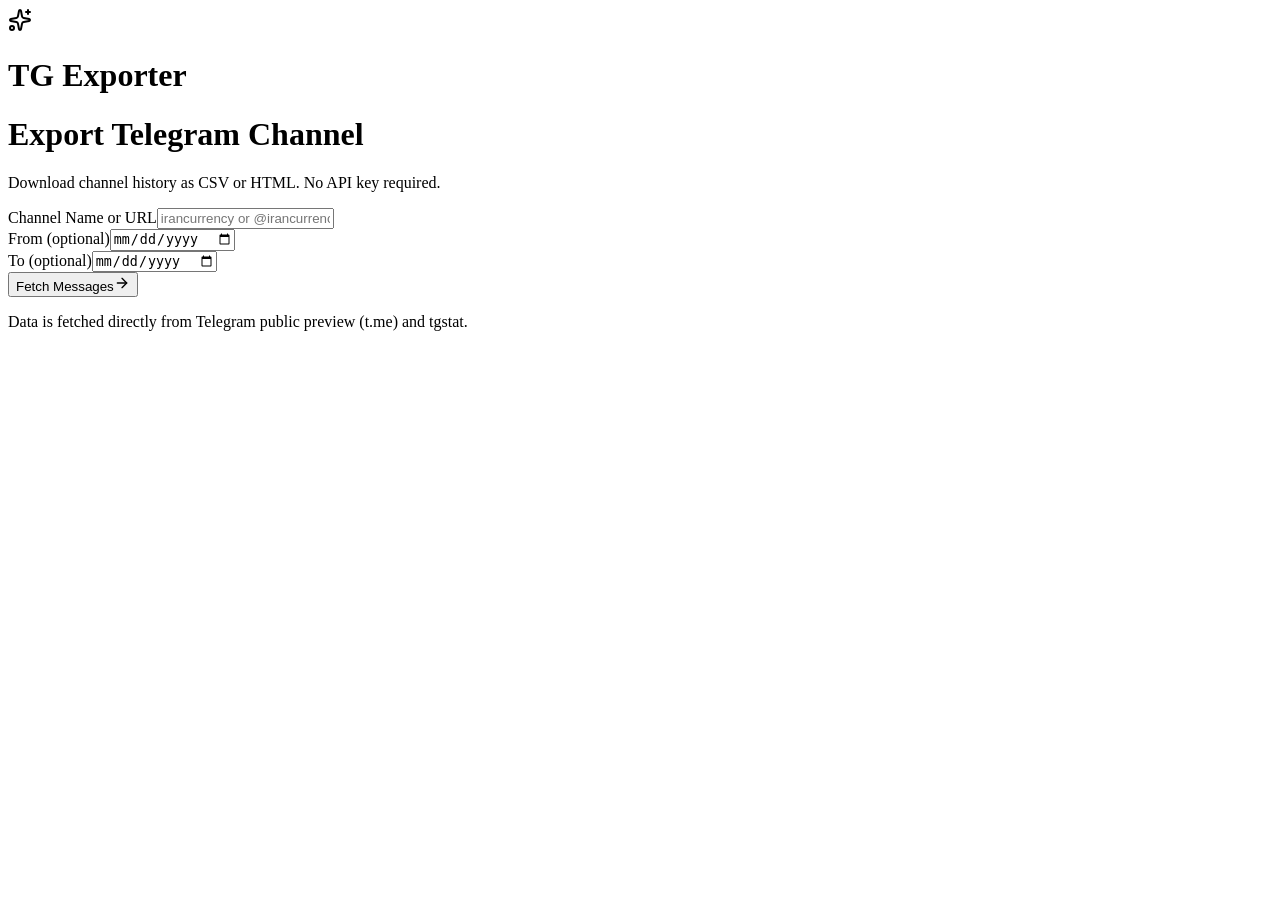
==== commit 9893907e: "Deploying to gh-pages from @ husein14azimi/telegram-channel-csv-exporter@38b20f462915d554077b2b8328f" ====
--- a/index.html
+++ b/index.html
@@ -1,7 +1,7 @@
-<!DOCTYPE html><html lang="en"><head><meta charSet="utf-8"/><meta name="viewport" content="width=device-width, initial-scale=1"/><link rel="preload" href="/_next/static/media/83afe278b6a6bb3c-s.p.2bn3s6zvc0dyp.woff2" as="font" crossorigin="" type="font/woff2"/><link rel="stylesheet" href="/_next/static/chunks/290u7_rudj50t.css" data-precedence="next"/><link rel="preload" as="script" fetchPriority="low" href="/_next/static/chunks/310vm2bl3xxpt.js"/><script src="/_next/static/chunks/1f0m_nyksetzr.js" async=""></script><script src="/_next/static/chunks/08ttfj81-47mu.js" async=""></script><script src="/_next/static/chunks/14_tqa-nif-37.js" async=""></script><script src="/_next/static/chunks/turbopack-09b_y-mvk7u8h.js" async=""></script><script src="/_next/static/chunks/0v5bj_sl3-g-_.js" async="" crossorigin=""></script><script src="/_next/static/chunks/3h2z64tkr5dmj.js" async="" crossorigin=""></script><meta name="theme-color" content="#ffffff" media="(prefers-color-scheme: light)"/><meta name="theme-color" content="#0f172a" media="(prefers-color-scheme: dark)"/><title>Telegram Channel CSV/HTML Exporter</title><meta name="description" content="Export public Telegram channel messages to CSV or HTML without using the Telegram API."/><meta name="author" content="Husein Azimi"/><meta name="keywords" content="telegram,channel,export,csv,html,scraper"/><meta property="og:title" content="Telegram Channel CSV/HTML Exporter"/><meta property="og:description" content="Export public Telegram channel messages to CSV or HTML without using the Telegram API."/><meta property="og:type" content="website"/><meta name="twitter:card" content="summary"/><meta name="twitter:title" content="Telegram Channel CSV/HTML Exporter"/><meta name="twitter:description" content="Export public Telegram channel messages to CSV or HTML without using the Telegram API."/><meta name="next-size-adjust" content=""/><link rel="manifest" href="/manifest.json"/><meta name="theme-color" content="#3b82f6" media="(prefers-color-scheme: light)"/><meta name="theme-color" content="#0f172a" media="(prefers-color-scheme: dark)"/><script src="/_next/static/chunks/0cz1d0mv5g_q7.js" noModule=""></script></head><body class="inter_5972bc34-module__OU16Qa__className min-h-screen bg-background text-foreground"><div hidden=""><!--$--><!--/$--></div><main class="min-h-screen bg-gradient-to-br from-background to-muted"><header class="flex items-center justify-between p-4 sm:p-6"><div class="flex items-center gap-2"><svg xmlns="http://www.w3.org/2000/svg" width="24" height="24" viewBox="0 0 24 24" fill="none" stroke="currentColor" stroke-width="2" stroke-linecap="round" stroke-linejoin="round" class="lucide lucide-sparkles text-primary" aria-hidden="true"><path d="M11.017 2.814a1 1 0 0 1 1.966 0l1.051 5.558a2 2 0 0 0 1.594 1.594l5.558 1.051a1 1 0 0 1 0 1.966l-5.558 1.051a2 2 0 0 0-1.594 1.594l-1.051 5.558a1 1 0 0 1-1.966 0l-1.051-5.558a2 2 0 0 0-1.594-1.594l-5.558-1.051a1 1 0 0 1 0-1.966l5.558-1.051a2 2 0 0 0 1.594-1.594z"></path><path d="M20 2v4"></path><path d="M22 4h-4"></path><circle cx="4" cy="20" r="2"></circle></svg><h1 class="text-lg font-semibold">TG Exporter</h1></div><div class="w-9 h-9"></div></header><div class="flex items-center justify-center px-4 py-12 sm:py-24"><div class="w-full max-w-xl space-y-8"><div class="text-center space-y-3"><h1 class="text-4xl sm:text-5xl font-bold tracking-tight">Export Telegram Channel</h1><p class="text-muted-foreground text-lg">Download channel history as CSV or HTML. No API key required.</p></div><form class="space-y-4 p-6 bg-card border border-border rounded-xl shadow-sm"><div class="space-y-2"><label for="channel" class="text-sm font-medium leading-none">Channel Name or URL</label><input id="channel" type="text" placeholder="irancurrency or @irancurrency" class="flex h-10 w-full rounded-md border border-input bg-background px-3 py-2 text-sm placeholder:text-muted-foreground focus-visible:outline-none focus-visible:ring-2 focus-visible:ring-ring" required="" value=""/></div><div class="grid grid-cols-1 sm:grid-cols-2 gap-4"><div class="space-y-2"><label for="date-from" class="text-sm font-medium leading-none">From (optional)</label><input id="date-from" type="date" class="flex h-10 w-full rounded-md border border-input bg-background px-3 py-2 text-sm focus-visible:outline-none focus-visible:ring-2 focus-visible:ring-ring" value=""/></div><div class="space-y-2"><label for="date-to" class="text-sm font-medium leading-none">To (optional)</label><input id="date-to" type="date" class="flex h-10 w-full rounded-md border border-input bg-background px-3 py-2 text-sm focus-visible:outline-none focus-visible:ring-2 focus-visible:ring-ring" value=""/></div></div><button type="submit" class="inline-flex items-center justify-center w-full h-10 px-4 py-2 rounded-md bg-primary text-primary-foreground hover:bg-primary/90 transition-colors font-medium">Fetch Messages<svg xmlns="http://www.w3.org/2000/svg" width="16" height="16" viewBox="0 0 24 24" fill="none" stroke="currentColor" stroke-width="2" stroke-linecap="round" stroke-linejoin="round" class="lucide lucide-arrow-right ml-2" aria-hidden="true"><path d="M5 12h14"></path><path d="m12 5 7 7-7 7"></path></svg></button></form><p class="text-center text-xs text-muted-foreground">Data is fetched directly from Telegram public preview (t.me) and tgstat.</p></div></div></main><!--$--><!--/$--><script>
+<!DOCTYPE html><html lang="en"><head><meta charSet="utf-8"/><meta name="viewport" content="width=device-width, initial-scale=1"/><link rel="preload" href="/telegram-channel-csv-exporter/_next/static/media/83afe278b6a6bb3c-s.p.2bn3s6zvc0dyp.woff2" as="font" crossorigin="" type="font/woff2"/><link rel="stylesheet" href="/telegram-channel-csv-exporter/_next/static/chunks/290u7_rudj50t.css" data-precedence="next"/><link rel="preload" as="script" fetchPriority="low" href="/telegram-channel-csv-exporter/_next/static/chunks/43roe9yvumosd.js"/><script src="/telegram-channel-csv-exporter/_next/static/chunks/1loh0ebkhfqbr.js" async=""></script><script src="/telegram-channel-csv-exporter/_next/static/chunks/1rkccz_pz57bv.js" async=""></script><script src="/telegram-channel-csv-exporter/_next/static/chunks/0fxak77acuiid.js" async=""></script><script src="/telegram-channel-csv-exporter/_next/static/chunks/turbopack-07haw74qy7a-3.js" async=""></script><script src="/telegram-channel-csv-exporter/_next/static/chunks/3dsanyi1mtqg8.js" async="" crossorigin=""></script><script src="/telegram-channel-csv-exporter/_next/static/chunks/3d-dddknka4z3.js" async="" crossorigin=""></script><meta name="theme-color" content="#ffffff" media="(prefers-color-scheme: light)"/><meta name="theme-color" content="#0f172a" media="(prefers-color-scheme: dark)"/><title>Telegram Channel CSV/HTML Exporter</title><meta name="description" content="Export public Telegram channel messages to CSV or HTML without using the Telegram API."/><meta name="author" content="Husein Azimi"/><meta name="keywords" content="telegram,channel,export,csv,html,scraper"/><meta property="og:title" content="Telegram Channel CSV/HTML Exporter"/><meta property="og:description" content="Export public Telegram channel messages to CSV or HTML without using the Telegram API."/><meta property="og:type" content="website"/><meta name="twitter:card" content="summary"/><meta name="twitter:title" content="Telegram Channel CSV/HTML Exporter"/><meta name="twitter:description" content="Export public Telegram channel messages to CSV or HTML without using the Telegram API."/><meta name="next-size-adjust" content=""/><link rel="manifest" href="/manifest.json"/><meta name="theme-color" content="#3b82f6" media="(prefers-color-scheme: light)"/><meta name="theme-color" content="#0f172a" media="(prefers-color-scheme: dark)"/><script src="/telegram-channel-csv-exporter/_next/static/chunks/0cz1d0mv5g_q7.js" noModule=""></script></head><body class="inter_5972bc34-module__OU16Qa__className min-h-screen bg-background text-foreground"><div hidden=""><!--$--><!--/$--></div><main class="min-h-screen bg-gradient-to-br from-background to-muted"><header class="flex items-center justify-between p-4 sm:p-6"><div class="flex items-center gap-2"><svg xmlns="http://www.w3.org/2000/svg" width="24" height="24" viewBox="0 0 24 24" fill="none" stroke="currentColor" stroke-width="2" stroke-linecap="round" stroke-linejoin="round" class="lucide lucide-sparkles text-primary" aria-hidden="true"><path d="M11.017 2.814a1 1 0 0 1 1.966 0l1.051 5.558a2 2 0 0 0 1.594 1.594l5.558 1.051a1 1 0 0 1 0 1.966l-5.558 1.051a2 2 0 0 0-1.594 1.594l-1.051 5.558a1 1 0 0 1-1.966 0l-1.051-5.558a2 2 0 0 0-1.594-1.594l-5.558-1.051a1 1 0 0 1 0-1.966l5.558-1.051a2 2 0 0 0 1.594-1.594z"></path><path d="M20 2v4"></path><path d="M22 4h-4"></path><circle cx="4" cy="20" r="2"></circle></svg><h1 class="text-lg font-semibold">TG Exporter</h1></div><div class="w-9 h-9"></div></header><div class="flex items-center justify-center px-4 py-12 sm:py-24"><div class="w-full max-w-xl space-y-8"><div class="text-center space-y-3"><h1 class="text-4xl sm:text-5xl font-bold tracking-tight">Export Telegram Channel</h1><p class="text-muted-foreground text-lg">Download channel history as CSV or HTML. No API key required.</p></div><form class="space-y-4 p-6 bg-card border border-border rounded-xl shadow-sm"><div class="space-y-2"><label for="channel" class="text-sm font-medium leading-none">Channel Name or URL</label><input id="channel" type="text" placeholder="irancurrency or @irancurrency" class="flex h-10 w-full rounded-md border border-input bg-background px-3 py-2 text-sm placeholder:text-muted-foreground focus-visible:outline-none focus-visible:ring-2 focus-visible:ring-ring" required="" value=""/></div><div class="grid grid-cols-1 sm:grid-cols-2 gap-4"><div class="space-y-2"><label for="date-from" class="text-sm font-medium leading-none">From (optional)</label><input id="date-from" type="date" class="flex h-10 w-full rounded-md border border-input bg-background px-3 py-2 text-sm focus-visible:outline-none focus-visible:ring-2 focus-visible:ring-ring" value=""/></div><div class="space-y-2"><label for="date-to" class="text-sm font-medium leading-none">To (optional)</label><input id="date-to" type="date" class="flex h-10 w-full rounded-md border border-input bg-background px-3 py-2 text-sm focus-visible:outline-none focus-visible:ring-2 focus-visible:ring-ring" value=""/></div></div><button type="submit" class="inline-flex items-center justify-center w-full h-10 px-4 py-2 rounded-md bg-primary text-primary-foreground hover:bg-primary/90 transition-colors font-medium">Fetch Messages<svg xmlns="http://www.w3.org/2000/svg" width="16" height="16" viewBox="0 0 24 24" fill="none" stroke="currentColor" stroke-width="2" stroke-linecap="round" stroke-linejoin="round" class="lucide lucide-arrow-right ml-2" aria-hidden="true"><path d="M5 12h14"></path><path d="m12 5 7 7-7 7"></path></svg></button></form><p class="text-center text-xs text-muted-foreground">Data is fetched directly from Telegram public preview (t.me) and tgstat.</p></div></div></main><!--$--><!--/$--><script>
               if ('serviceWorker' in navigator) {
                 window.addEventListener('load', () => {
                   navigator.serviceWorker.register('/sw.js').catch(() => {});
                 });
               }
-            </script><script src="/_next/static/chunks/310vm2bl3xxpt.js" id="_R_" async=""></script><script>(self.__next_f=self.__next_f||[]).push([0])</script><script>self.__next_f.push([1,"1:\"$Sreact.fragment\"\n2:I[59919,[\"/_next/static/chunks/0v5bj_sl3-g-_.js\"],\"ThemeProvider\"]\n3:I[39756,[\"/_next/static/chunks/0v5bj_sl3-g-_.js\"],\"default\"]\n4:I[37457,[\"/_next/static/chunks/0v5bj_sl3-g-_.js\"],\"default\"]\n5:I[47257,[\"/_next/static/chunks/0v5bj_sl3-g-_.js\"],\"ClientPageRoot\"]\n6:I[52683,[\"/_next/static/chunks/0v5bj_sl3-g-_.js\",\"/_next/static/chunks/3h2z64tkr5dmj.js\"],\"default\"]\n9:I[97367,[\"/_next/static/chunks/0v5bj_sl3-g-_.js\"],\"OutletBoundary\"]\na:\"$Sreact.suspense\"\nc:I[97367,[\"/_next/static/chunks/0v5bj_sl3-g-_.js\"],\"ViewportBoundary\"]\ne:I[97367,[\"/_next/static/chunks/0v5bj_sl3-g-_.js\"],\"MetadataBoundary\"]\n10:I[68027,[\"/_next/static/chunks/0v5bj_sl3-g-_.js\"],\"default\",1]\n:HL[\"/_next/static/chunks/290u7_rudj50t.css\",\"style\"]\n:HL[\"/_next/static/media/83afe278b6a6bb3c-s.p.2bn3s6zvc0dyp.woff2\",\"font\",{\"crossOrigin\":\"\",\"type\":\"font/woff2\"}]\n0:{\"P\":null,\"c\":[\"\",\"\"],\"q\":\"\",\"i\":false,\"f\":[[[\"\",{\"children\":[\"__PAGE__\",{},\"$undefined\",\"$undefined\",4608]},\"$undefined\",\"$undefined\",4624],[[\"$\",\"$1\",\"c\",{\"children\":[[[\"$\",\"link\",\"0\",{\"rel\":\"stylesheet\",\"href\":\"/_next/static/chunks/290u7_rudj50t.css\",\"precedence\":\"next\",\"crossOrigin\":\"$undefined\",\"nonce\":\"$undefined\"}],[\"$\",\"script\",\"script-0\",{\"src\":\"/_next/static/chunks/0v5bj_sl3-g-_.js\",\"async\":true,\"nonce\":\"$undefined\"}]],[\"$\",\"html\",null,{\"lang\":\"en\",\"suppressHydrationWarning\":true,\"children\":[[\"$\",\"head\",null,{\"children\":[[\"$\",\"link\",null,{\"rel\":\"manifest\",\"href\":\"/manifest.json\"}],[\"$\",\"meta\",null,{\"name\":\"theme-color\",\"content\":\"#3b82f6\",\"media\":\"(prefers-color-scheme: light)\"}],[\"$\",\"meta\",null,{\"name\":\"theme-color\",\"content\":\"#0f172a\",\"media\":\"(prefers-color-scheme: dark)\"}]]}],[\"$\",\"body\",null,{\"className\":\"inter_5972bc34-module__OU16Qa__className min-h-screen bg-background text-foreground\",\"children\":[[\"$\",\"$L2\",null,{\"attribute\":\"class\",\"defaultTheme\":\"system\",\"enableSystem\":true,\"disableTransitionOnChange\":true,\"children\":[\"$\",\"$L3\",null,{\"parallelRouterKey\":\"children\",\"error\":\"$undefined\",\"errorStyles\":\"$undefined\",\"errorScripts\":\"$undefined\",\"template\":[\"$\",\"$L4\",null,{}],\"templateStyles\":\"$undefined\",\"templateScripts\":\"$undefined\",\"notFound\":[[[\"$\",\"title\",null,{\"children\":\"404: This page could not be found.\"}],[\"$\",\"div\",null,{\"style\":{\"fontFamily\":\"system-ui,\\\"Segoe UI\\\",Roboto,Helvetica,Arial,sans-serif,\\\"Apple Color Emoji\\\",\\\"Segoe UI Emoji\\\"\",\"height\":\"100vh\",\"textAlign\":\"center\",\"display\":\"flex\",\"flexDirection\":\"column\",\"alignItems\":\"center\",\"justifyContent\":\"center\"},\"children\":[\"$\",\"div\",null,{\"children\":[[\"$\",\"style\",null,{\"dangerouslySetInnerHTML\":{\"__html\":\"body{color:#000;background:#fff;margin:0}.next-error-h1{border-right:1px solid rgba(0,0,0,.3)}@media (prefers-color-scheme:dark){body{color:#fff;background:#000}.next-error-h1{border-right:1px solid rgba(255,255,255,.3)}}\"}}],[\"$\",\"h1\",null,{\"className\":\"next-error-h1\",\"style\":{\"display\":\"inline-block\",\"margin\":\"0 20px 0 0\",\"padding\":\"0 23px 0 0\",\"fontSize\":24,\"fontWeight\":500,\"verticalAlign\":\"top\",\"lineHeight\":\"49px\"},\"children\":404}],[\"$\",\"div\",null,{\"style\":{\"display\":\"inline-block\"},\"children\":[\"$\",\"h2\",null,{\"style\":{\"fontSize\":14,\"fontWeight\":400,\"lineHeight\":\"49px\",\"margin\":0},\"children\":\"This page could not be found.\"}]}]]}]}]],[]],\"forbidden\":\"$undefined\",\"unauthorized\":\"$undefined\"}]}],[\"$\",\"script\",null,{\"dangerouslySetInnerHTML\":{\"__html\":\"\\n              if ('serviceWorker' in navigator) {\\n                window.addEventListener('load', () =\u003e {\\n                  navigator.serviceWorker.register('/sw.js').catch(() =\u003e {});\\n                });\\n              }\\n            \"}}]]}]]}]]}],{\"children\":[[\"$\",\"$1\",\"c\",{\"children\":[[\"$\",\"$L5\",null,{\"Component\":\"$6\",\"serverProvidedParams\":{\"searchParams\":{},\"params\":{},\"promises\":[\"$@7\",\"$@8\"]}}],[[\"$\",\"script\",\"script-0\",{\"src\":\"/_next/static/chunks/3h2z64tkr5dmj.js\",\"async\":true,\"nonce\":\"$undefined\"}]],[\"$\",\"$L9\",null,{\"children\":[\"$\",\"$a\",null,{\"name\":\"Next.MetadataOutlet\",\"children\":\"$@b\"}]}]]}],{},null,false,null]},null,false,null],[\"$\",\"$1\",\"h\",{\"children\":[null,[\"$\",\"$Lc\",null,{\"children\":\"$Ld\"}],[\"$\",\"div\",null,{\"hidden\":true,\"children\":[\"$\",\"$Le\",null,{\"children\":[\"$\",\"$a\",null,{\"name\":\"Next.Metadata\",\"children\":\"$Lf\"}]}]}],[\"$\",\"meta\",null,{\"name\":\"next-size-adjust\",\"content\":\"\"}]]}],false]],\"m\":\"$undefined\",\"G\":[\"$10\",[[\"$\",\"link\",\"0\",{\"rel\":\"stylesheet\",\"href\":\"/_next/static/chunks/290u7_rudj50t.css\",\"precedence\":\"next\",\"crossOrigin\":\"$undefined\",\"nonce\":\"$undefined\"}]]],\"S\":true,\"h\":null,\"r\":\"$undefined\",\"s\":\"$undefined\",\"a\":\"$undefined\",\"l\":\"$undefined\",\"p\":\"$undefined\",\"d\":\"$undefined\",\"b\":\"t45cn4GQ9ZTkryQsbUFBP\"}\n7:{}\n8:\"$0:f:0:1:1:children:0:props:children:0:props:serverProvidedParams:params\"\nd:[[\"$\",\"meta\",\"0\",{\"charSet\":\"utf-8\"}],[\"$\",\"meta\",\"1\",{\"name\":\"viewport\",\"content\":\"width=device-width, initial-scale=1\"}],[\"$\",\"meta\",\"2\",{\"name\":\"theme-color\",\"content\":\"#ffffff\",\"media\":\"(prefers-color-scheme: light)\"}],[\"$\",\"meta\",\"3\",{\"name\":\"theme-color\",\"content\":\"#0f172a\",\"media\":\"(prefers-color-scheme: dark)\"}]]\nb:null\nf:[[\"$\",\"title\",\"0\",{\"children\":\"Telegram Channel CSV/HTML Exporter\"}],[\"$\",\"meta\",\"1\",{\"name\":\"description\",\"content\":\"Export public Telegram channel messages to CSV or HTML without using the Telegram API.\"}],[\"$\",\"meta\",\"2\",{\"name\":\"author\",\"content\":\"Husein Azimi\"}],[\"$\",\"meta\",\"3\",{\"name\":\"keywords\",\"content\":\"telegram,channel,export,csv,html,scraper\"}],[\"$\",\"meta\",\"4\",{\"property\":\"og:title\",\"content\":\"Telegram Channel CSV/HTML Exporter\"}],[\"$\",\"meta\",\"5\",{\"property\":\"og:description\",\"content\":\"Export public Telegram channel messages to CSV or HTML without using the Telegram API.\"}],[\"$\",\"meta\",\"6\",{\"property\":\"og:type\",\"content\":\"website\"}],[\"$\",\"meta\",\"7\",{\"name\":\"twitter:card\",\"content\":\"summary\"}],[\"$\",\"meta\",\"8\",{\"name\":\"twitter:title\",\"content\":\"Telegram Channel CSV/HTML Exporter\"}],[\"$\",\"meta\",\"9\",{\"name\":\"twitter:description\",\"content\":\"Export public Telegram channel messages to CSV or HTML without using the Telegram API.\"}]]\n"])</script></body></html>+            </script><script src="/telegram-channel-csv-exporter/_next/static/chunks/43roe9yvumosd.js" id="_R_" async=""></script><script>(self.__next_f=self.__next_f||[]).push([0])</script><script>self.__next_f.push([1,"1:\"$Sreact.fragment\"\n2:I[59919,[\"/telegram-channel-csv-exporter/_next/static/chunks/3dsanyi1mtqg8.js\"],\"ThemeProvider\"]\n3:I[15414,[\"/telegram-channel-csv-exporter/_next/static/chunks/3dsanyi1mtqg8.js\"],\"default\"]\n4:I[15537,[\"/telegram-channel-csv-exporter/_next/static/chunks/3dsanyi1mtqg8.js\"],\"default\"]\n5:I[4952,[\"/telegram-channel-csv-exporter/_next/static/chunks/3dsanyi1mtqg8.js\"],\"ClientPageRoot\"]\n6:I[52683,[\"/telegram-channel-csv-exporter/_next/static/chunks/3dsanyi1mtqg8.js\",\"/telegram-channel-csv-exporter/_next/static/chunks/3d-dddknka4z3.js\"],\"default\"]\n9:I[99045,[\"/telegram-channel-csv-exporter/_next/static/chunks/3dsanyi1mtqg8.js\"],\"OutletBoundary\"]\na:\"$Sreact.suspense\"\nc:I[99045,[\"/telegram-channel-csv-exporter/_next/static/chunks/3dsanyi1mtqg8.js\"],\"ViewportBoundary\"]\ne:I[99045,[\"/telegram-channel-csv-exporter/_next/static/chunks/3dsanyi1mtqg8.js\"],\"MetadataBoundary\"]\n10:I[18125,[\"/telegram-channel-csv-exporter/_next/static/chunks/3dsanyi1mtqg8.js\"],\"default\",1]\n:HL[\"/telegram-channel-csv-exporter/_next/static/chunks/290u7_rudj50t.css\",\"style\"]\n:HL[\"/telegram-channel-csv-exporter/_next/static/media/83afe278b6a6bb3c-s.p.2bn3s6zvc0dyp.woff2\",\"font\",{\"crossOrigin\":\"\",\"type\":\"font/woff2\"}]\n0:{\"P\":null,\"c\":[\"\",\"\"],\"q\":\"\",\"i\":false,\"f\":[[[\"\",{\"children\":[\"__PAGE__\",{},\"$undefined\",\"$undefined\",4608]},\"$undefined\",\"$undefined\",4624],[[\"$\",\"$1\",\"c\",{\"children\":[[[\"$\",\"link\",\"0\",{\"rel\":\"stylesheet\",\"href\":\"/telegram-channel-csv-exporter/_next/static/chunks/290u7_rudj50t.css\",\"precedence\":\"next\",\"crossOrigin\":\"$undefined\",\"nonce\":\"$undefined\"}],[\"$\",\"script\",\"script-0\",{\"src\":\"/telegram-channel-csv-exporter/_next/static/chunks/3dsanyi1mtqg8.js\",\"async\":true,\"nonce\":\"$undefined\"}]],[\"$\",\"html\",null,{\"lang\":\"en\",\"suppressHydrationWarning\":true,\"children\":[[\"$\",\"head\",null,{\"children\":[[\"$\",\"link\",null,{\"rel\":\"manifest\",\"href\":\"/manifest.json\"}],[\"$\",\"meta\",null,{\"name\":\"theme-color\",\"content\":\"#3b82f6\",\"media\":\"(prefers-color-scheme: light)\"}],[\"$\",\"meta\",null,{\"name\":\"theme-color\",\"content\":\"#0f172a\",\"media\":\"(prefers-color-scheme: dark)\"}]]}],[\"$\",\"body\",null,{\"className\":\"inter_5972bc34-module__OU16Qa__className min-h-screen bg-background text-foreground\",\"children\":[[\"$\",\"$L2\",null,{\"attribute\":\"class\",\"defaultTheme\":\"system\",\"enableSystem\":true,\"disableTransitionOnChange\":true,\"children\":[\"$\",\"$L3\",null,{\"parallelRouterKey\":\"children\",\"error\":\"$undefined\",\"errorStyles\":\"$undefined\",\"errorScripts\":\"$undefined\",\"template\":[\"$\",\"$L4\",null,{}],\"templateStyles\":\"$undefined\",\"templateScripts\":\"$undefined\",\"notFound\":[[[\"$\",\"title\",null,{\"children\":\"404: This page could not be found.\"}],[\"$\",\"div\",null,{\"style\":{\"fontFamily\":\"system-ui,\\\"Segoe UI\\\",Roboto,Helvetica,Arial,sans-serif,\\\"Apple Color Emoji\\\",\\\"Segoe UI Emoji\\\"\",\"height\":\"100vh\",\"textAlign\":\"center\",\"display\":\"flex\",\"flexDirection\":\"column\",\"alignItems\":\"center\",\"justifyContent\":\"center\"},\"children\":[\"$\",\"div\",null,{\"children\":[[\"$\",\"style\",null,{\"dangerouslySetInnerHTML\":{\"__html\":\"body{color:#000;background:#fff;margin:0}.next-error-h1{border-right:1px solid rgba(0,0,0,.3)}@media (prefers-color-scheme:dark){body{color:#fff;background:#000}.next-error-h1{border-right:1px solid rgba(255,255,255,.3)}}\"}}],[\"$\",\"h1\",null,{\"className\":\"next-error-h1\",\"style\":{\"display\":\"inline-block\",\"margin\":\"0 20px 0 0\",\"padding\":\"0 23px 0 0\",\"fontSize\":24,\"fontWeight\":500,\"verticalAlign\":\"top\",\"lineHeight\":\"49px\"},\"children\":404}],[\"$\",\"div\",null,{\"style\":{\"display\":\"inline-block\"},\"children\":[\"$\",\"h2\",null,{\"style\":{\"fontSize\":14,\"fontWeight\":400,\"lineHeight\":\"49px\",\"margin\":0},\"children\":\"This page could not be found.\"}]}]]}]}]],[]],\"forbidden\":\"$undefined\",\"unauthorized\":\"$undefined\"}]}],[\"$\",\"script\",null,{\"dangerouslySetInnerHTML\":{\"__html\":\"\\n              if ('serviceWorker' in navigator) {\\n                window.addEventListener('load', () =\u003e {\\n                  navigator.serviceWorker.register('/sw.js').catch(() =\u003e {});\\n                });\\n              }\\n            \"}}]]}]]}]]}],{\"children\":[[\"$\",\"$1\",\"c\",{\"children\":[[\"$\",\"$L5\",null,{\"Component\":\"$6\",\"serverProvidedParams\":{\"searchParams\":{},\"params\":{},\"promises\":[\"$@7\",\"$@8\"]}}],[[\"$\",\"script\",\"script-0\",{\"src\":\"/telegram-channel-csv-exporter/_next/static/chunks/3d-dddknka4z3.js\",\"async\":true,\"nonce\":\"$undefined\"}]],[\"$\",\"$L9\",null,{\"children\":[\"$\",\"$a\",null,{\"name\":\"Next.MetadataOutlet\",\"children\":\"$@b\"}]}]]}],{},null,false,null]},null,false,null],[\"$\",\"$1\",\"h\",{\"children\":[null,[\"$\",\"$Lc\",null,{\"children\":\"$Ld\"}],[\"$\",\"div\",null,{\"hidden\":true,\"children\":[\"$\",\"$Le\",null,{\"children\":[\"$\",\"$a\",null,{\"name\":\"Next.Metadata\",\"children\":\"$Lf\"}]}]}],[\"$\",\"meta\",null,{\"name\":\"next-size-adjust\",\"content\":\"\"}]]}],false]],\"m\":\"$undefined\",\"G\":[\"$10\",[[\"$\",\"link\",\"0\",{\"rel\":\"stylesheet\",\"href\":\"/telegram-channel-csv-exporter/_next/static/chunks/290u7_rudj50t.css\",\"precedence\":\"next\",\"crossOrigin\":\"$undefined\",\"nonce\":\"$undefined\"}]]],\"S\":true,\"h\":null,\"r\":\"$undefined\",\"s\":\"$undefined\",\"a\":\"$undefined\",\"l\":\"$undefined\",\"p\":\"$undefined\",\"d\":\"$undefined\",\"b\":\"2FDmI9MYNUdEPj8dftMtf\"}\n7:{}\n8:\"$0:f:0:1:1:children:0:props:children:0:props:serverProvidedParams:params\"\nd:[[\"$\",\"meta\",\"0\",{\"charSet\":\"utf-8\"}],[\"$\",\"meta\",\"1\",{\"name\":\"viewport\",\"content\":\"width=device-width, initial-scale=1\"}],[\"$\",\"meta\",\"2\",{\"name\":\"theme-color\",\"content\":\"#ffffff\",\"media\":\"(prefers-color-scheme: light)\"}],[\"$\",\"meta\",\"3\",{\"name\":\"theme-color\",\"content\":\"#0f172a\",\"media\":\"(prefers-color-scheme: dark)\"}]]\nb:null\nf:[[\"$\",\"title\",\"0\",{\"children\":\"Telegram Channel CSV/HTML Exporter\"}],[\"$\",\"meta\",\"1\",{\"name\":\"description\",\"content\":\"Export public Telegram channel messages to CSV or HTML without using the Telegram API.\"}],[\"$\",\"meta\",\"2\",{\"name\":\"author\",\"content\":\"Husein Azimi\"}],[\"$\",\"meta\",\"3\",{\"name\":\"keywords\",\"content\":\"telegram,channel,export,csv,html,scraper\"}],[\"$\",\"meta\",\"4\",{\"property\":\"og:title\",\"content\":\"Telegram Channel CSV/HTML Exporter\"}],[\"$\",\"meta\",\"5\",{\"property\":\"og:description\",\"content\":\"Export public Telegram channel messages to CSV or HTML without using the Telegram API.\"}],[\"$\",\"meta\",\"6\",{\"property\":\"og:type\",\"content\":\"website\"}],[\"$\",\"meta\",\"7\",{\"name\":\"twitter:card\",\"content\":\"summary\"}],[\"$\",\"meta\",\"8\",{\"name\":\"twitter:title\",\"content\":\"Telegram Channel CSV/HTML Exporter\"}],[\"$\",\"meta\",\"9\",{\"name\":\"twitter:description\",\"content\":\"Export public Telegram channel messages to CSV or HTML without using the Telegram API.\"}]]\n"])</script></body></html>
